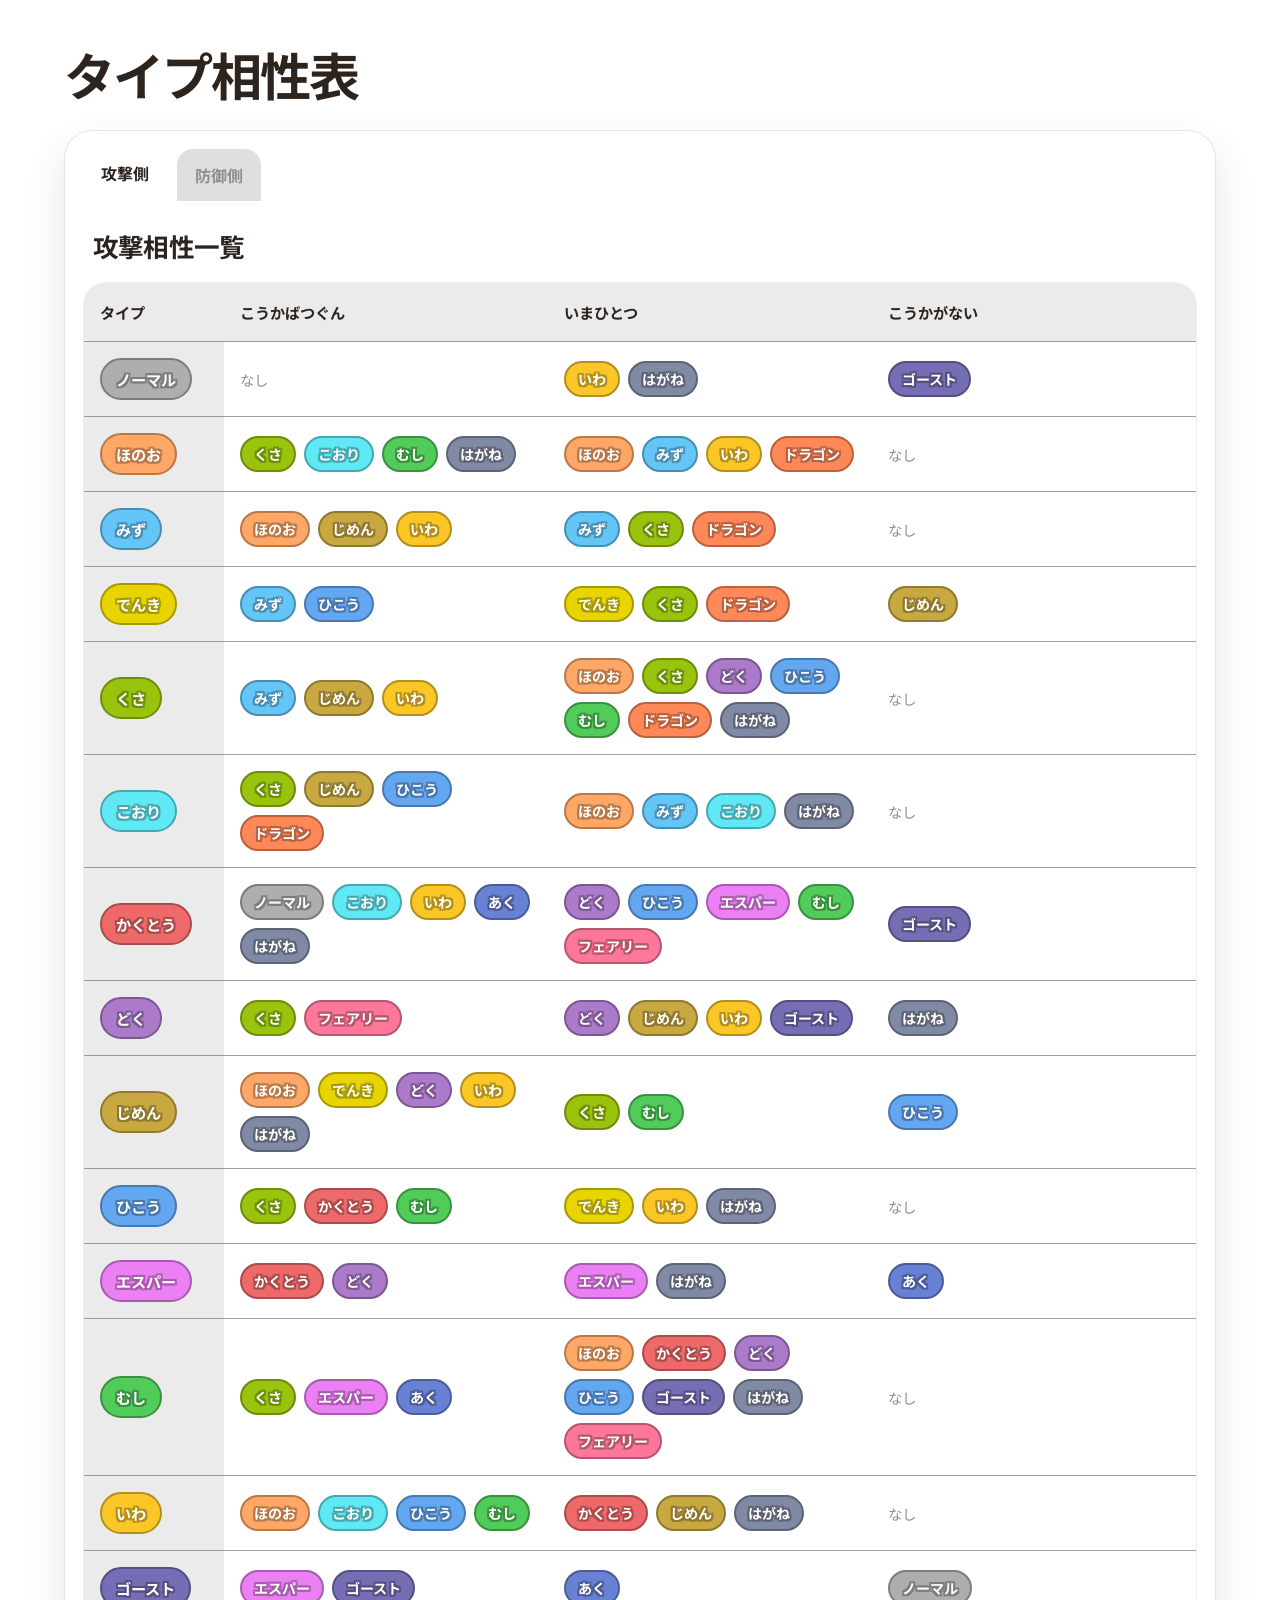
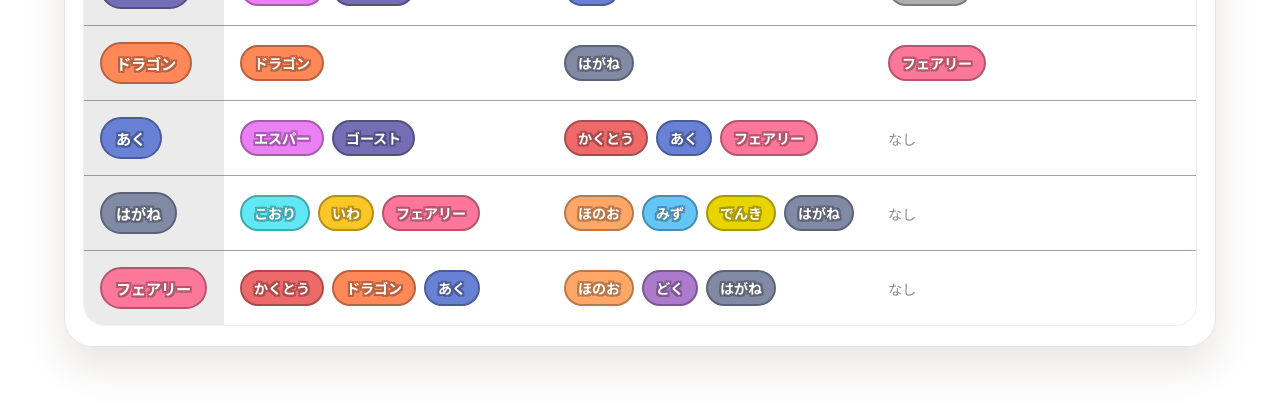
==== docs/index.html @ 03125c5c "Github Pagesに合わせる形でもう一度変更" ====
<!doctype html>
<html lang="ja">
<head>
	<meta charset="utf-8">
	<meta name="viewport" content="width=device-width, initial-scale=1">
	<title>ポケモンタイプ相性表</title>
	<link rel="stylesheet" href="css/styles.css">
</head>
<body>
	<div id="app"></div>
	<script src="js/app.js"></script>
</body>
</html>
---- docs/css/styles.css ----
/* 日本語フォントの読み込み */
@import url('https://fonts.googleapis.com/css2?family=Noto+Sans+JP:wght@400;700&display=swap');

:root {
	--bg-kicker: rgba(255, 255, 255, 0.62);
	--bg-card: rgba(255, 255, 255, 0.92);
	--bg-tab-hover: #9e9e9e;
	--bg-tab-active: #ffffff;
	--bg-tab-deactive: #dfdfdf;
	--bg-table-wrap: rgb(255, 255, 255);
	--bg-table-header: rgb(235, 235, 235);
	--type-column-width: 140px;
	--matchup-column-width: calc((100% - var(--type-column-width)) / 3);

	--card-border: rgba(93, 68, 49, 0.14);
	--text-main: #2d241d;
	--text-sub: #8f8f8f;
	--shadow: 0 20px 40px rgba(70, 46, 28, 0.12);
	--accent: #7d4931;
}

* {
	box-sizing: border-box;
}

body {
	font-family: 'Noto Sans JP', sans-serif;
	margin: 0;
	min-height: 100vh;
	color: var(--text-main);
}

#app {
	min-height: 100vh;
}

.page {
	width: 90%;
	margin: 0 auto;
	padding: 48px 0 56px;
}

.hero {
	margin-bottom: 28px;
}

h1 {
	margin: 0;
	font-size: clamp(2rem, 4vw, 3.5rem);
	line-height: 1.05;
	letter-spacing: -0.04em;
}

.hero p {
	margin: 14px 0 0;
	max-width: 720px;
	color: var(--text-sub);
	font-size: 1rem;
	line-height: 1.8;
}

.shell {
	background: var(--bg-card);
	border: 1px solid var(--card-border);
	border-radius: 28px;
	box-shadow: var(--shadow);
	overflow: hidden;
	backdrop-filter: blur(12px);
}

.tab-bar {
	display: flex;
	gap: 10px;
	padding: 18px 18px 0;
	flex-wrap: wrap;
}

.tab-button {
	appearance: none;
	border: 0;
	border-radius: 16px 16px 0 0;
	padding: 14px 18px;
	background: var(--bg-tab-deactive);
	color: var(--text-sub);
	cursor: pointer;
	font: inherit;
	font-weight: 700;
	transition: background-color 140ms ease, color 140ms ease, transform 140ms ease;
}

.tab-button:hover {
	background: var(--bg-tab-hover);
	color: var(--text-sub);
}

.tab-button[aria-selected="true"] {
	background: var(--bg-tab-active);
	color: var(--text-main);
	transform: translateY(-2px);
}

.panel {
	display: none;
	padding: 10px 18px 20px;
	animation: fade-in 180ms ease;
}

.panel.is-active {
	display: block;
}

.panel-header {
	display: flex;
	justify-content: space-between;
	align-items: flex-end;
	gap: 16px;
	padding: 16px 10px 18px;
	flex-wrap: wrap;
}

.panel-header h2 {
	margin: 0;
	font-size: clamp(1.35rem, 2vw, 1.8rem);
	letter-spacing: -0.03em;
}

.panel-header p {
	margin: 6px 0 0;
	color: var(--text-sub);
}

.helper {
	margin: 0;
	padding: 8px 12px;
	border-radius: 14px;
	background: var(--bg-tab-hover);
	color: var(--text-sub);
	font-size: 0.9rem;
}

.table-wrap {
	border: 1px solid rgba(93, 68, 49, 0.08);
	border-radius: 22px;
	background: var(--bg-table-wrap);
	overflow: auto;
}

table {
	width: 100%;
	min-width: 920px;
	border-collapse: separate;
	border-spacing: 0;
	table-layout: fixed;
}

.column-type-header,
.row-heading {
	width: var(--type-column-width);
	min-width: var(--type-column-width);
}

.column-type-header {
	left: 0;
	z-index: 3;
}

.column-matchup-header,
.column-matchup-cell {
	width: var(--matchup-column-width);
}

thead th {
	position: sticky;
	top: 0;
	z-index: 2;
	padding: 18px 16px;
	border-bottom: 1px solid rgba(93, 68, 49, 0.5);
	background: var(--bg-table-header);
	font-size: 0.95rem;
	text-align: left;
	white-space: nowrap;
}

tbody th,
tbody td {
	padding: 16px;
	border-bottom: 1px solid rgba(93, 68, 49, 0.5);
	vertical-align: top;
	vertical-align: middle;
}

tbody tr:last-child th,
tbody tr:last-child td {
	border-bottom: 0;
}

.row-heading {
	position: sticky;
	left: 0;
	z-index: 1;
	background: var(--bg-table-header);
	white-space: nowrap;
}

.row-heading-content {
	display: grid;
	gap: 6px;
}

.type-badge,
.type-pill {
	display: inline-flex;
	align-items: center;
	justify-content: center;
	border-radius: 999px;
	font-weight: 700;
	white-space: nowrap;
}

.type-badge {
	padding: 8px 14px;
	font-size: 0.95rem;
	width: fit-content;
}

.type-pill {
	padding: 6px 12px;
	font-size: 0.88rem;
}

.tags {
	display: flex;
	flex-wrap: wrap;
	gap: 8px;
}

.empty {
	color: var(--text-sub);
	font-size: 0.9rem;
}

.status {
	padding: 24px 18px 30px;
	color: var(--text-sub);
}

.status.is-loading,
.status.is-error {
	display: grid;
	place-items: center;
	min-height: 100vh;
	padding: 32px;
}

.status-card {
	width: min(560px, 100%);
	padding: 24px 26px;
	border-radius: 24px;
	background: var(--bg-card);
	border: 1px solid var(--card-border);
	box-shadow: var(--shadow);
}

.status-card h2 {
	margin: 0 0 10px;
	font-size: 1.3rem;
}

.status-card p {
	margin: 0;
	color: var(--text-sub);
	line-height: 1.7;
}

@keyframes fade-in {
	from {
		opacity: 0;
		transform: translateY(6px);
	}
	to {
		opacity: 1;
		transform: translateY(0);
	}
}

@media (max-width: 720px) {
	.page {
		width: min(100% - 20px, 1180px);
		padding-top: 24px;
		padding-bottom: 32px;
	}

	.shell {
		border-radius: 22px;
	}

	.tab-bar {
		padding: 12px 12px 0;
	}

	.tab-button {
		flex: 1 1 0;
		text-align: center;
		border-radius: 14px 14px 0 0;
		padding: 12px 10px;
	}

	.panel {
		padding: 6px 12px 14px;
	}

	.panel-header {
		padding: 12px 4px 16px;
	}

	thead th,
	tbody th,
	tbody td {
		padding: 14px 12px;
	}

	.type-pill {
		font-size: 0.82rem;
	}
}
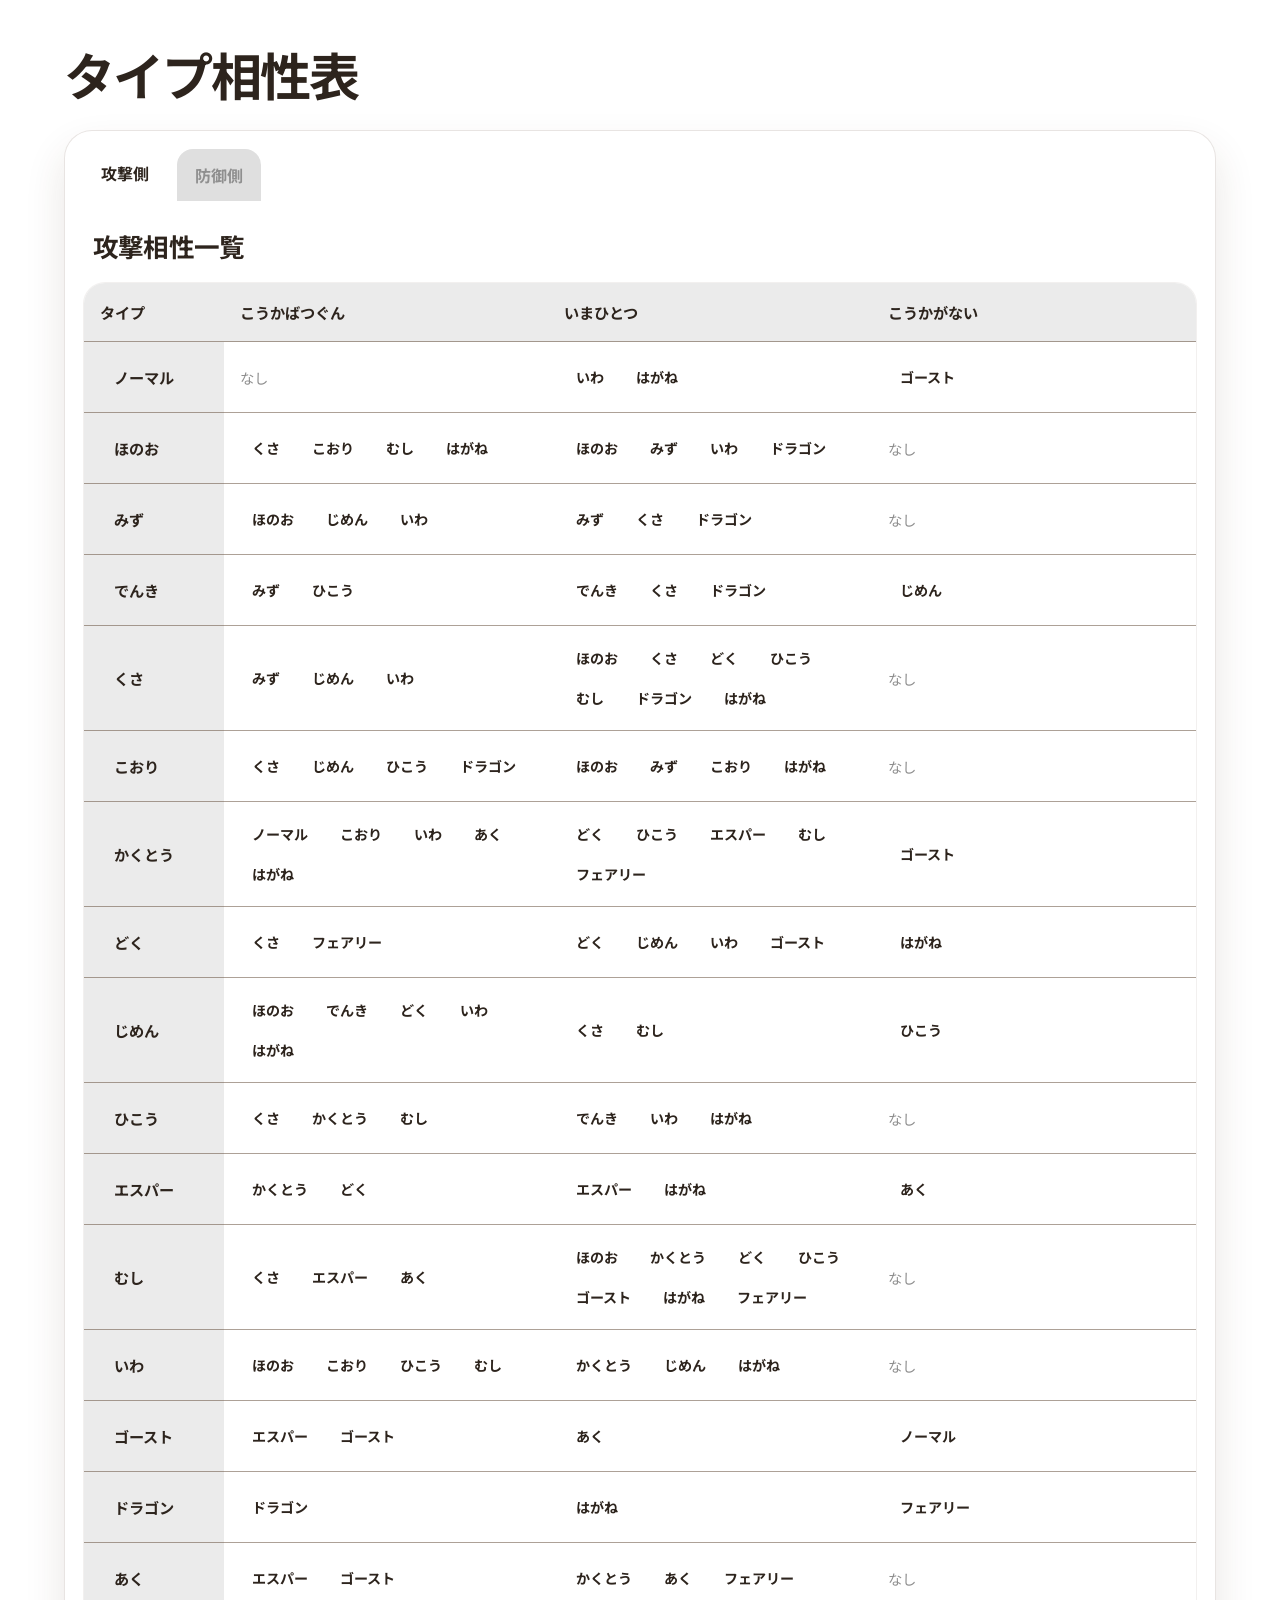
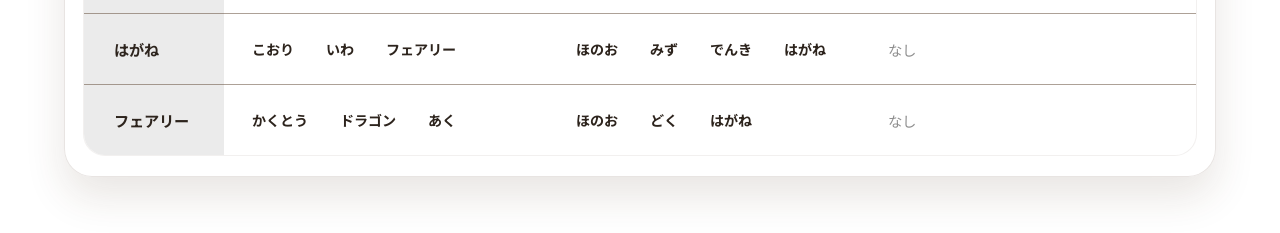
==== commit d0db8135: "index.htmlを自動生成する方法に変更" ====
--- a/docs/index.html
+++ b/docs/index.html
@@ -1,13 +1,997 @@
 <!doctype html>
 <html lang="ja">
-<head>
-	<meta charset="utf-8">
-	<meta name="viewport" content="width=device-width, initial-scale=1">
-	<title>ポケモンタイプ相性表</title>
-	<link rel="stylesheet" href="css/styles.css">
-</head>
-<body>
-	<div id="app"></div>
-	<script src="js/app.js"></script>
-</body>
+	<head>
+		<meta charset="utf-8">
+		<meta name="viewport" content="width=device-width, initial-scale=1">
+		<title>ポケモンタイプ相性表</title>
+		<meta name="generator" content="src/build_index.py">
+		<link rel="stylesheet" href="css/styles.css">
+		<link rel="stylesheet" href="css/types.css">
+	</head>
+	<body>
+		<!-- Generated by src/build_index.py. Do not edit directly. -->
+		<div class="page">
+			<header class="hero">
+				<h1>タイプ相性表</h1>
+			</header>
+			<main class="shell">
+				<div class="tab-bar" role="tablist" aria-label="タイプ相性ビュー">
+					<button
+						class="tab-button"
+						id="tab-attack"
+						type="button"
+						role="tab"
+						aria-selected="true"
+						aria-controls="panel-attack"
+						data-tab="attack"
+						tabindex="0"
+					>攻撃側</button>
+					<button
+						class="tab-button"
+						id="tab-defense"
+						type="button"
+						role="tab"
+						aria-selected="false"
+						aria-controls="panel-defense"
+						data-tab="defense"
+						tabindex="-1"
+					>防御側</button>
+				</div>
+				<section
+					class="panel is-active"
+					id="panel-attack"
+					role="tabpanel"
+					aria-labelledby="tab-attack"
+				>
+					<div class="panel-header">
+						<div>
+							<h2>攻撃相性一覧</h2>
+						</div>
+					</div>
+					<div class="table-wrap">
+						<table>
+							<thead>
+								<tr>
+									<th class="column-type-header" scope="col">タイプ</th>
+									<th class="column-matchup-header" scope="col">こうかばつぐん</th>
+									<th class="column-matchup-header" scope="col">いまひとつ</th>
+									<th class="column-matchup-header" scope="col">こうかがない</th>
+								</tr>
+							</thead>
+							<tbody>
+								<tr>
+									<th class="row-heading" scope="row">
+										<div class="row-heading-content">
+											<span class="type-badge type-normal">ノーマル</span>
+										</div>
+									</th>
+									<td class="column-matchup-cell">
+										<span class="empty">なし</span>
+									</td>
+									<td class="column-matchup-cell">
+										<div class="tags">
+											<span class="type-pill type-rock">いわ</span>
+											<span class="type-pill type-steel">はがね</span>
+										</div>
+									</td>
+									<td class="column-matchup-cell">
+										<div class="tags">
+											<span class="type-pill type-ghost">ゴースト</span>
+										</div>
+									</td>
+								</tr>
+								<tr>
+									<th class="row-heading" scope="row">
+										<div class="row-heading-content">
+											<span class="type-badge type-fire">ほのお</span>
+										</div>
+									</th>
+									<td class="column-matchup-cell">
+										<div class="tags">
+											<span class="type-pill type-grass">くさ</span>
+											<span class="type-pill type-ice">こおり</span>
+											<span class="type-pill type-bug">むし</span>
+											<span class="type-pill type-steel">はがね</span>
+										</div>
+									</td>
+									<td class="column-matchup-cell">
+										<div class="tags">
+											<span class="type-pill type-fire">ほのお</span>
+											<span class="type-pill type-water">みず</span>
+											<span class="type-pill type-rock">いわ</span>
+											<span class="type-pill type-dragon">ドラゴン</span>
+										</div>
+									</td>
+									<td class="column-matchup-cell">
+										<span class="empty">なし</span>
+									</td>
+								</tr>
+								<tr>
+									<th class="row-heading" scope="row">
+										<div class="row-heading-content">
+											<span class="type-badge type-water">みず</span>
+										</div>
+									</th>
+									<td class="column-matchup-cell">
+										<div class="tags">
+											<span class="type-pill type-fire">ほのお</span>
+											<span class="type-pill type-ground">じめん</span>
+											<span class="type-pill type-rock">いわ</span>
+										</div>
+									</td>
+									<td class="column-matchup-cell">
+										<div class="tags">
+											<span class="type-pill type-water">みず</span>
+											<span class="type-pill type-grass">くさ</span>
+											<span class="type-pill type-dragon">ドラゴン</span>
+										</div>
+									</td>
+									<td class="column-matchup-cell">
+										<span class="empty">なし</span>
+									</td>
+								</tr>
+								<tr>
+									<th class="row-heading" scope="row">
+										<div class="row-heading-content">
+											<span class="type-badge type-electric">でんき</span>
+										</div>
+									</th>
+									<td class="column-matchup-cell">
+										<div class="tags">
+											<span class="type-pill type-water">みず</span>
+											<span class="type-pill type-flying">ひこう</span>
+										</div>
+									</td>
+									<td class="column-matchup-cell">
+										<div class="tags">
+											<span class="type-pill type-electric">でんき</span>
+											<span class="type-pill type-grass">くさ</span>
+											<span class="type-pill type-dragon">ドラゴン</span>
+										</div>
+									</td>
+									<td class="column-matchup-cell">
+										<div class="tags">
+											<span class="type-pill type-ground">じめん</span>
+										</div>
+									</td>
+								</tr>
+								<tr>
+									<th class="row-heading" scope="row">
+										<div class="row-heading-content">
+											<span class="type-badge type-grass">くさ</span>
+										</div>
+									</th>
+									<td class="column-matchup-cell">
+										<div class="tags">
+											<span class="type-pill type-water">みず</span>
+											<span class="type-pill type-ground">じめん</span>
+											<span class="type-pill type-rock">いわ</span>
+										</div>
+									</td>
+									<td class="column-matchup-cell">
+										<div class="tags">
+											<span class="type-pill type-fire">ほのお</span>
+											<span class="type-pill type-grass">くさ</span>
+											<span class="type-pill type-poison">どく</span>
+											<span class="type-pill type-flying">ひこう</span>
+											<span class="type-pill type-bug">むし</span>
+											<span class="type-pill type-dragon">ドラゴン</span>
+											<span class="type-pill type-steel">はがね</span>
+										</div>
+									</td>
+									<td class="column-matchup-cell">
+										<span class="empty">なし</span>
+									</td>
+								</tr>
+								<tr>
+									<th class="row-heading" scope="row">
+										<div class="row-heading-content">
+											<span class="type-badge type-ice">こおり</span>
+										</div>
+									</th>
+									<td class="column-matchup-cell">
+										<div class="tags">
+											<span class="type-pill type-grass">くさ</span>
+											<span class="type-pill type-ground">じめん</span>
+											<span class="type-pill type-flying">ひこう</span>
+											<span class="type-pill type-dragon">ドラゴン</span>
+										</div>
+									</td>
+									<td class="column-matchup-cell">
+										<div class="tags">
+											<span class="type-pill type-fire">ほのお</span>
+											<span class="type-pill type-water">みず</span>
+											<span class="type-pill type-ice">こおり</span>
+											<span class="type-pill type-steel">はがね</span>
+										</div>
+									</td>
+									<td class="column-matchup-cell">
+										<span class="empty">なし</span>
+									</td>
+								</tr>
+								<tr>
+									<th class="row-heading" scope="row">
+										<div class="row-heading-content">
+											<span class="type-badge type-fighting">かくとう</span>
+										</div>
+									</th>
+									<td class="column-matchup-cell">
+										<div class="tags">
+											<span class="type-pill type-normal">ノーマル</span>
+											<span class="type-pill type-ice">こおり</span>
+											<span class="type-pill type-rock">いわ</span>
+											<span class="type-pill type-dark">あく</span>
+											<span class="type-pill type-steel">はがね</span>
+										</div>
+									</td>
+									<td class="column-matchup-cell">
+										<div class="tags">
+											<span class="type-pill type-poison">どく</span>
+											<span class="type-pill type-flying">ひこう</span>
+											<span class="type-pill type-psychic">エスパー</span>
+											<span class="type-pill type-bug">むし</span>
+											<span class="type-pill type-fairy">フェアリー</span>
+										</div>
+									</td>
+									<td class="column-matchup-cell">
+										<div class="tags">
+											<span class="type-pill type-ghost">ゴースト</span>
+										</div>
+									</td>
+								</tr>
+								<tr>
+									<th class="row-heading" scope="row">
+										<div class="row-heading-content">
+											<span class="type-badge type-poison">どく</span>
+										</div>
+									</th>
+									<td class="column-matchup-cell">
+										<div class="tags">
+											<span class="type-pill type-grass">くさ</span>
+											<span class="type-pill type-fairy">フェアリー</span>
+										</div>
+									</td>
+									<td class="column-matchup-cell">
+										<div class="tags">
+											<span class="type-pill type-poison">どく</span>
+											<span class="type-pill type-ground">じめん</span>
+											<span class="type-pill type-rock">いわ</span>
+											<span class="type-pill type-ghost">ゴースト</span>
+										</div>
+									</td>
+									<td class="column-matchup-cell">
+										<div class="tags">
+											<span class="type-pill type-steel">はがね</span>
+										</div>
+									</td>
+								</tr>
+								<tr>
+									<th class="row-heading" scope="row">
+										<div class="row-heading-content">
+											<span class="type-badge type-ground">じめん</span>
+										</div>
+									</th>
+									<td class="column-matchup-cell">
+										<div class="tags">
+											<span class="type-pill type-fire">ほのお</span>
+											<span class="type-pill type-electric">でんき</span>
+											<span class="type-pill type-poison">どく</span>
+											<span class="type-pill type-rock">いわ</span>
+											<span class="type-pill type-steel">はがね</span>
+										</div>
+									</td>
+									<td class="column-matchup-cell">
+										<div class="tags">
+											<span class="type-pill type-grass">くさ</span>
+											<span class="type-pill type-bug">むし</span>
+										</div>
+									</td>
+									<td class="column-matchup-cell">
+										<div class="tags">
+											<span class="type-pill type-flying">ひこう</span>
+										</div>
+									</td>
+								</tr>
+								<tr>
+									<th class="row-heading" scope="row">
+										<div class="row-heading-content">
+											<span class="type-badge type-flying">ひこう</span>
+										</div>
+									</th>
+									<td class="column-matchup-cell">
+										<div class="tags">
+											<span class="type-pill type-grass">くさ</span>
+											<span class="type-pill type-fighting">かくとう</span>
+											<span class="type-pill type-bug">むし</span>
+										</div>
+									</td>
+									<td class="column-matchup-cell">
+										<div class="tags">
+											<span class="type-pill type-electric">でんき</span>
+											<span class="type-pill type-rock">いわ</span>
+											<span class="type-pill type-steel">はがね</span>
+										</div>
+									</td>
+									<td class="column-matchup-cell">
+										<span class="empty">なし</span>
+									</td>
+								</tr>
+								<tr>
+									<th class="row-heading" scope="row">
+										<div class="row-heading-content">
+											<span class="type-badge type-psychic">エスパー</span>
+										</div>
+									</th>
+									<td class="column-matchup-cell">
+										<div class="tags">
+											<span class="type-pill type-fighting">かくとう</span>
+											<span class="type-pill type-poison">どく</span>
+										</div>
+									</td>
+									<td class="column-matchup-cell">
+										<div class="tags">
+											<span class="type-pill type-psychic">エスパー</span>
+											<span class="type-pill type-steel">はがね</span>
+										</div>
+									</td>
+									<td class="column-matchup-cell">
+										<div class="tags">
+											<span class="type-pill type-dark">あく</span>
+										</div>
+									</td>
+								</tr>
+								<tr>
+									<th class="row-heading" scope="row">
+										<div class="row-heading-content">
+											<span class="type-badge type-bug">むし</span>
+										</div>
+									</th>
+									<td class="column-matchup-cell">
+										<div class="tags">
+											<span class="type-pill type-grass">くさ</span>
+											<span class="type-pill type-psychic">エスパー</span>
+											<span class="type-pill type-dark">あく</span>
+										</div>
+									</td>
+									<td class="column-matchup-cell">
+										<div class="tags">
+											<span class="type-pill type-fire">ほのお</span>
+											<span class="type-pill type-fighting">かくとう</span>
+											<span class="type-pill type-poison">どく</span>
+											<span class="type-pill type-flying">ひこう</span>
+											<span class="type-pill type-ghost">ゴースト</span>
+											<span class="type-pill type-steel">はがね</span>
+											<span class="type-pill type-fairy">フェアリー</span>
+										</div>
+									</td>
+									<td class="column-matchup-cell">
+										<span class="empty">なし</span>
+									</td>
+								</tr>
+								<tr>
+									<th class="row-heading" scope="row">
+										<div class="row-heading-content">
+											<span class="type-badge type-rock">いわ</span>
+										</div>
+									</th>
+									<td class="column-matchup-cell">
+										<div class="tags">
+											<span class="type-pill type-fire">ほのお</span>
+											<span class="type-pill type-ice">こおり</span>
+											<span class="type-pill type-flying">ひこう</span>
+											<span class="type-pill type-bug">むし</span>
+										</div>
+									</td>
+									<td class="column-matchup-cell">
+										<div class="tags">
+											<span class="type-pill type-fighting">かくとう</span>
+											<span class="type-pill type-ground">じめん</span>
+											<span class="type-pill type-steel">はがね</span>
+										</div>
+									</td>
+									<td class="column-matchup-cell">
+										<span class="empty">なし</span>
+									</td>
+								</tr>
+								<tr>
+									<th class="row-heading" scope="row">
+										<div class="row-heading-content">
+											<span class="type-badge type-ghost">ゴースト</span>
+										</div>
+									</th>
+									<td class="column-matchup-cell">
+										<div class="tags">
+											<span class="type-pill type-psychic">エスパー</span>
+											<span class="type-pill type-ghost">ゴースト</span>
+										</div>
+									</td>
+									<td class="column-matchup-cell">
+										<div class="tags">
+											<span class="type-pill type-dark">あく</span>
+										</div>
+									</td>
+									<td class="column-matchup-cell">
+										<div class="tags">
+											<span class="type-pill type-normal">ノーマル</span>
+										</div>
+									</td>
+								</tr>
+								<tr>
+									<th class="row-heading" scope="row">
+										<div class="row-heading-content">
+											<span class="type-badge type-dragon">ドラゴン</span>
+										</div>
+									</th>
+									<td class="column-matchup-cell">
+										<div class="tags">
+											<span class="type-pill type-dragon">ドラゴン</span>
+										</div>
+									</td>
+									<td class="column-matchup-cell">
+										<div class="tags">
+											<span class="type-pill type-steel">はがね</span>
+										</div>
+									</td>
+									<td class="column-matchup-cell">
+										<div class="tags">
+											<span class="type-pill type-fairy">フェアリー</span>
+										</div>
+									</td>
+								</tr>
+								<tr>
+									<th class="row-heading" scope="row">
+										<div class="row-heading-content">
+											<span class="type-badge type-dark">あく</span>
+										</div>
+									</th>
+									<td class="column-matchup-cell">
+										<div class="tags">
+											<span class="type-pill type-psychic">エスパー</span>
+											<span class="type-pill type-ghost">ゴースト</span>
+										</div>
+									</td>
+									<td class="column-matchup-cell">
+										<div class="tags">
+											<span class="type-pill type-fighting">かくとう</span>
+											<span class="type-pill type-dark">あく</span>
+											<span class="type-pill type-fairy">フェアリー</span>
+										</div>
+									</td>
+									<td class="column-matchup-cell">
+										<span class="empty">なし</span>
+									</td>
+								</tr>
+								<tr>
+									<th class="row-heading" scope="row">
+										<div class="row-heading-content">
+											<span class="type-badge type-steel">はがね</span>
+										</div>
+									</th>
+									<td class="column-matchup-cell">
+										<div class="tags">
+											<span class="type-pill type-ice">こおり</span>
+											<span class="type-pill type-rock">いわ</span>
+											<span class="type-pill type-fairy">フェアリー</span>
+										</div>
+									</td>
+									<td class="column-matchup-cell">
+										<div class="tags">
+											<span class="type-pill type-fire">ほのお</span>
+											<span class="type-pill type-water">みず</span>
+											<span class="type-pill type-electric">でんき</span>
+											<span class="type-pill type-steel">はがね</span>
+										</div>
+									</td>
+									<td class="column-matchup-cell">
+										<span class="empty">なし</span>
+									</td>
+								</tr>
+								<tr>
+									<th class="row-heading" scope="row">
+										<div class="row-heading-content">
+											<span class="type-badge type-fairy">フェアリー</span>
+										</div>
+									</th>
+									<td class="column-matchup-cell">
+										<div class="tags">
+											<span class="type-pill type-fighting">かくとう</span>
+											<span class="type-pill type-dragon">ドラゴン</span>
+											<span class="type-pill type-dark">あく</span>
+										</div>
+									</td>
+									<td class="column-matchup-cell">
+										<div class="tags">
+											<span class="type-pill type-fire">ほのお</span>
+											<span class="type-pill type-poison">どく</span>
+											<span class="type-pill type-steel">はがね</span>
+										</div>
+									</td>
+									<td class="column-matchup-cell">
+										<span class="empty">なし</span>
+									</td>
+								</tr>
+							</tbody>
+						</table>
+					</div>
+				</section>
+				<section
+					class="panel"
+					id="panel-defense"
+					role="tabpanel"
+					aria-labelledby="tab-defense"
+				>
+					<div class="panel-header">
+						<div>
+							<h2>防御相性一覧</h2>
+						</div>
+					</div>
+					<div class="table-wrap">
+						<table>
+							<thead>
+								<tr>
+									<th class="column-type-header" scope="col">タイプ</th>
+									<th class="column-matchup-header" scope="col">こうかばつぐん</th>
+									<th class="column-matchup-header" scope="col">いまひとつ</th>
+									<th class="column-matchup-header" scope="col">こうかがない</th>
+								</tr>
+							</thead>
+							<tbody>
+								<tr>
+									<th class="row-heading" scope="row">
+										<div class="row-heading-content">
+											<span class="type-badge type-normal">ノーマル</span>
+										</div>
+									</th>
+									<td class="column-matchup-cell">
+										<div class="tags">
+											<span class="type-pill type-fighting">かくとう</span>
+										</div>
+									</td>
+									<td class="column-matchup-cell">
+										<span class="empty">なし</span>
+									</td>
+									<td class="column-matchup-cell">
+										<div class="tags">
+											<span class="type-pill type-ghost">ゴースト</span>
+										</div>
+									</td>
+								</tr>
+								<tr>
+									<th class="row-heading" scope="row">
+										<div class="row-heading-content">
+											<span class="type-badge type-fire">ほのお</span>
+										</div>
+									</th>
+									<td class="column-matchup-cell">
+										<div class="tags">
+											<span class="type-pill type-water">みず</span>
+											<span class="type-pill type-ground">じめん</span>
+											<span class="type-pill type-rock">いわ</span>
+										</div>
+									</td>
+									<td class="column-matchup-cell">
+										<div class="tags">
+											<span class="type-pill type-fire">ほのお</span>
+											<span class="type-pill type-grass">くさ</span>
+											<span class="type-pill type-ice">こおり</span>
+											<span class="type-pill type-bug">むし</span>
+											<span class="type-pill type-steel">はがね</span>
+											<span class="type-pill type-fairy">フェアリー</span>
+										</div>
+									</td>
+									<td class="column-matchup-cell">
+										<span class="empty">なし</span>
+									</td>
+								</tr>
+								<tr>
+									<th class="row-heading" scope="row">
+										<div class="row-heading-content">
+											<span class="type-badge type-water">みず</span>
+										</div>
+									</th>
+									<td class="column-matchup-cell">
+										<div class="tags">
+											<span class="type-pill type-electric">でんき</span>
+											<span class="type-pill type-grass">くさ</span>
+										</div>
+									</td>
+									<td class="column-matchup-cell">
+										<div class="tags">
+											<span class="type-pill type-fire">ほのお</span>
+											<span class="type-pill type-water">みず</span>
+											<span class="type-pill type-ice">こおり</span>
+											<span class="type-pill type-steel">はがね</span>
+										</div>
+									</td>
+									<td class="column-matchup-cell">
+										<span class="empty">なし</span>
+									</td>
+								</tr>
+								<tr>
+									<th class="row-heading" scope="row">
+										<div class="row-heading-content">
+											<span class="type-badge type-electric">でんき</span>
+										</div>
+									</th>
+									<td class="column-matchup-cell">
+										<div class="tags">
+											<span class="type-pill type-ground">じめん</span>
+										</div>
+									</td>
+									<td class="column-matchup-cell">
+										<div class="tags">
+											<span class="type-pill type-electric">でんき</span>
+											<span class="type-pill type-flying">ひこう</span>
+											<span class="type-pill type-steel">はがね</span>
+										</div>
+									</td>
+									<td class="column-matchup-cell">
+										<span class="empty">なし</span>
+									</td>
+								</tr>
+								<tr>
+									<th class="row-heading" scope="row">
+										<div class="row-heading-content">
+											<span class="type-badge type-grass">くさ</span>
+										</div>
+									</th>
+									<td class="column-matchup-cell">
+										<div class="tags">
+											<span class="type-pill type-fire">ほのお</span>
+											<span class="type-pill type-ice">こおり</span>
+											<span class="type-pill type-poison">どく</span>
+											<span class="type-pill type-flying">ひこう</span>
+											<span class="type-pill type-bug">むし</span>
+										</div>
+									</td>
+									<td class="column-matchup-cell">
+										<div class="tags">
+											<span class="type-pill type-water">みず</span>
+											<span class="type-pill type-electric">でんき</span>
+											<span class="type-pill type-grass">くさ</span>
+											<span class="type-pill type-ground">じめん</span>
+										</div>
+									</td>
+									<td class="column-matchup-cell">
+										<span class="empty">なし</span>
+									</td>
+								</tr>
+								<tr>
+									<th class="row-heading" scope="row">
+										<div class="row-heading-content">
+											<span class="type-badge type-ice">こおり</span>
+										</div>
+									</th>
+									<td class="column-matchup-cell">
+										<div class="tags">
+											<span class="type-pill type-fire">ほのお</span>
+											<span class="type-pill type-fighting">かくとう</span>
+											<span class="type-pill type-rock">いわ</span>
+											<span class="type-pill type-steel">はがね</span>
+										</div>
+									</td>
+									<td class="column-matchup-cell">
+										<div class="tags">
+											<span class="type-pill type-ice">こおり</span>
+										</div>
+									</td>
+									<td class="column-matchup-cell">
+										<span class="empty">なし</span>
+									</td>
+								</tr>
+								<tr>
+									<th class="row-heading" scope="row">
+										<div class="row-heading-content">
+											<span class="type-badge type-fighting">かくとう</span>
+										</div>
+									</th>
+									<td class="column-matchup-cell">
+										<div class="tags">
+											<span class="type-pill type-flying">ひこう</span>
+											<span class="type-pill type-psychic">エスパー</span>
+											<span class="type-pill type-fairy">フェアリー</span>
+										</div>
+									</td>
+									<td class="column-matchup-cell">
+										<div class="tags">
+											<span class="type-pill type-bug">むし</span>
+											<span class="type-pill type-rock">いわ</span>
+											<span class="type-pill type-dark">あく</span>
+										</div>
+									</td>
+									<td class="column-matchup-cell">
+										<span class="empty">なし</span>
+									</td>
+								</tr>
+								<tr>
+									<th class="row-heading" scope="row">
+										<div class="row-heading-content">
+											<span class="type-badge type-poison">どく</span>
+										</div>
+									</th>
+									<td class="column-matchup-cell">
+										<div class="tags">
+											<span class="type-pill type-ground">じめん</span>
+											<span class="type-pill type-psychic">エスパー</span>
+										</div>
+									</td>
+									<td class="column-matchup-cell">
+										<div class="tags">
+											<span class="type-pill type-grass">くさ</span>
+											<span class="type-pill type-fighting">かくとう</span>
+											<span class="type-pill type-poison">どく</span>
+											<span class="type-pill type-bug">むし</span>
+											<span class="type-pill type-fairy">フェアリー</span>
+										</div>
+									</td>
+									<td class="column-matchup-cell">
+										<span class="empty">なし</span>
+									</td>
+								</tr>
+								<tr>
+									<th class="row-heading" scope="row">
+										<div class="row-heading-content">
+											<span class="type-badge type-ground">じめん</span>
+										</div>
+									</th>
+									<td class="column-matchup-cell">
+										<div class="tags">
+											<span class="type-pill type-water">みず</span>
+											<span class="type-pill type-grass">くさ</span>
+											<span class="type-pill type-ice">こおり</span>
+										</div>
+									</td>
+									<td class="column-matchup-cell">
+										<div class="tags">
+											<span class="type-pill type-poison">どく</span>
+											<span class="type-pill type-rock">いわ</span>
+										</div>
+									</td>
+									<td class="column-matchup-cell">
+										<div class="tags">
+											<span class="type-pill type-electric">でんき</span>
+										</div>
+									</td>
+								</tr>
+								<tr>
+									<th class="row-heading" scope="row">
+										<div class="row-heading-content">
+											<span class="type-badge type-flying">ひこう</span>
+										</div>
+									</th>
+									<td class="column-matchup-cell">
+										<div class="tags">
+											<span class="type-pill type-electric">でんき</span>
+											<span class="type-pill type-ice">こおり</span>
+											<span class="type-pill type-rock">いわ</span>
+										</div>
+									</td>
+									<td class="column-matchup-cell">
+										<div class="tags">
+											<span class="type-pill type-grass">くさ</span>
+											<span class="type-pill type-fighting">かくとう</span>
+											<span class="type-pill type-bug">むし</span>
+										</div>
+									</td>
+									<td class="column-matchup-cell">
+										<div class="tags">
+											<span class="type-pill type-ground">じめん</span>
+										</div>
+									</td>
+								</tr>
+								<tr>
+									<th class="row-heading" scope="row">
+										<div class="row-heading-content">
+											<span class="type-badge type-psychic">エスパー</span>
+										</div>
+									</th>
+									<td class="column-matchup-cell">
+										<div class="tags">
+											<span class="type-pill type-bug">むし</span>
+											<span class="type-pill type-ghost">ゴースト</span>
+											<span class="type-pill type-dark">あく</span>
+										</div>
+									</td>
+									<td class="column-matchup-cell">
+										<div class="tags">
+											<span class="type-pill type-fighting">かくとう</span>
+											<span class="type-pill type-psychic">エスパー</span>
+										</div>
+									</td>
+									<td class="column-matchup-cell">
+										<span class="empty">なし</span>
+									</td>
+								</tr>
+								<tr>
+									<th class="row-heading" scope="row">
+										<div class="row-heading-content">
+											<span class="type-badge type-bug">むし</span>
+										</div>
+									</th>
+									<td class="column-matchup-cell">
+										<div class="tags">
+											<span class="type-pill type-fire">ほのお</span>
+											<span class="type-pill type-flying">ひこう</span>
+											<span class="type-pill type-rock">いわ</span>
+										</div>
+									</td>
+									<td class="column-matchup-cell">
+										<div class="tags">
+											<span class="type-pill type-grass">くさ</span>
+											<span class="type-pill type-fighting">かくとう</span>
+											<span class="type-pill type-ground">じめん</span>
+										</div>
+									</td>
+									<td class="column-matchup-cell">
+										<span class="empty">なし</span>
+									</td>
+								</tr>
+								<tr>
+									<th class="row-heading" scope="row">
+										<div class="row-heading-content">
+											<span class="type-badge type-rock">いわ</span>
+										</div>
+									</th>
+									<td class="column-matchup-cell">
+										<div class="tags">
+											<span class="type-pill type-water">みず</span>
+											<span class="type-pill type-grass">くさ</span>
+											<span class="type-pill type-fighting">かくとう</span>
+											<span class="type-pill type-ground">じめん</span>
+											<span class="type-pill type-steel">はがね</span>
+										</div>
+									</td>
+									<td class="column-matchup-cell">
+										<div class="tags">
+											<span class="type-pill type-normal">ノーマル</span>
+											<span class="type-pill type-fire">ほのお</span>
+											<span class="type-pill type-poison">どく</span>
+											<span class="type-pill type-flying">ひこう</span>
+										</div>
+									</td>
+									<td class="column-matchup-cell">
+										<span class="empty">なし</span>
+									</td>
+								</tr>
+								<tr>
+									<th class="row-heading" scope="row">
+										<div class="row-heading-content">
+											<span class="type-badge type-ghost">ゴースト</span>
+										</div>
+									</th>
+									<td class="column-matchup-cell">
+										<div class="tags">
+											<span class="type-pill type-ghost">ゴースト</span>
+											<span class="type-pill type-dark">あく</span>
+										</div>
+									</td>
+									<td class="column-matchup-cell">
+										<div class="tags">
+											<span class="type-pill type-poison">どく</span>
+											<span class="type-pill type-bug">むし</span>
+										</div>
+									</td>
+									<td class="column-matchup-cell">
+										<div class="tags">
+											<span class="type-pill type-normal">ノーマル</span>
+											<span class="type-pill type-fighting">かくとう</span>
+										</div>
+									</td>
+								</tr>
+								<tr>
+									<th class="row-heading" scope="row">
+										<div class="row-heading-content">
+											<span class="type-badge type-dragon">ドラゴン</span>
+										</div>
+									</th>
+									<td class="column-matchup-cell">
+										<div class="tags">
+											<span class="type-pill type-ice">こおり</span>
+											<span class="type-pill type-dragon">ドラゴン</span>
+											<span class="type-pill type-fairy">フェアリー</span>
+										</div>
+									</td>
+									<td class="column-matchup-cell">
+										<div class="tags">
+											<span class="type-pill type-fire">ほのお</span>
+											<span class="type-pill type-water">みず</span>
+											<span class="type-pill type-electric">でんき</span>
+											<span class="type-pill type-grass">くさ</span>
+										</div>
+									</td>
+									<td class="column-matchup-cell">
+										<span class="empty">なし</span>
+									</td>
+								</tr>
+								<tr>
+									<th class="row-heading" scope="row">
+										<div class="row-heading-content">
+											<span class="type-badge type-dark">あく</span>
+										</div>
+									</th>
+									<td class="column-matchup-cell">
+										<div class="tags">
+											<span class="type-pill type-fighting">かくとう</span>
+											<span class="type-pill type-bug">むし</span>
+											<span class="type-pill type-fairy">フェアリー</span>
+										</div>
+									</td>
+									<td class="column-matchup-cell">
+										<div class="tags">
+											<span class="type-pill type-ghost">ゴースト</span>
+											<span class="type-pill type-dark">あく</span>
+										</div>
+									</td>
+									<td class="column-matchup-cell">
+										<div class="tags">
+											<span class="type-pill type-psychic">エスパー</span>
+										</div>
+									</td>
+								</tr>
+								<tr>
+									<th class="row-heading" scope="row">
+										<div class="row-heading-content">
+											<span class="type-badge type-steel">はがね</span>
+										</div>
+									</th>
+									<td class="column-matchup-cell">
+										<div class="tags">
+											<span class="type-pill type-fire">ほのお</span>
+											<span class="type-pill type-fighting">かくとう</span>
+											<span class="type-pill type-ground">じめん</span>
+										</div>
+									</td>
+									<td class="column-matchup-cell">
+										<div class="tags">
+											<span class="type-pill type-normal">ノーマル</span>
+											<span class="type-pill type-grass">くさ</span>
+											<span class="type-pill type-ice">こおり</span>
+											<span class="type-pill type-flying">ひこう</span>
+											<span class="type-pill type-psychic">エスパー</span>
+											<span class="type-pill type-bug">むし</span>
+											<span class="type-pill type-rock">いわ</span>
+											<span class="type-pill type-dragon">ドラゴン</span>
+											<span class="type-pill type-steel">はがね</span>
+											<span class="type-pill type-fairy">フェアリー</span>
+										</div>
+									</td>
+									<td class="column-matchup-cell">
+										<div class="tags">
+											<span class="type-pill type-poison">どく</span>
+										</div>
+									</td>
+								</tr>
+								<tr>
+									<th class="row-heading" scope="row">
+										<div class="row-heading-content">
+											<span class="type-badge type-fairy">フェアリー</span>
+										</div>
+									</th>
+									<td class="column-matchup-cell">
+										<div class="tags">
+											<span class="type-pill type-poison">どく</span>
+											<span class="type-pill type-steel">はがね</span>
+										</div>
+									</td>
+									<td class="column-matchup-cell">
+										<div class="tags">
+											<span class="type-pill type-fighting">かくとう</span>
+											<span class="type-pill type-bug">むし</span>
+											<span class="type-pill type-dark">あく</span>
+										</div>
+									</td>
+									<td class="column-matchup-cell">
+										<div class="tags">
+											<span class="type-pill type-dragon">ドラゴン</span>
+										</div>
+									</td>
+								</tr>
+							</tbody>
+						</table>
+					</div>
+				</section>
+			</main>
+		</div>
+		<script src="js/app.js"></script>
+	</body>
 </html>
--- a/docs/css/types.css
+++ b/docs/css/types.css
@@ -0,0 +1,113 @@
+.type-normal {
+	--type-bg: #AEAEAE;
+	--type-fg: #FFFDFA;
+	--type-outline: #7D7D7D;
+}
+
+.type-fire {
+	--type-bg: #FFA766;
+	--type-fg: #FFFDFA;
+	--type-outline: #B87849;
+}
+
+.type-water {
+	--type-bg: #64C5F7;
+	--type-fg: #FFFDFA;
+	--type-outline: #488EB2;
+}
+
+.type-electric {
+	--type-bg: #E7D400;
+	--type-fg: #FFFDFA;
+	--type-outline: #A69900;
+}
+
+.type-grass {
+	--type-bg: #9AC30E;
+	--type-fg: #FFFDFA;
+	--type-outline: #6F8C0A;
+}
+
+.type-ice {
+	--type-bg: #60E9F5;
+	--type-fg: #FFFDFA;
+	--type-outline: #45A8B0;
+}
+
+.type-fighting {
+	--type-bg: #EE6969;
+	--type-fg: #FFFDFA;
+	--type-outline: #AB4C4C;
+}
+
+.type-poison {
+	--type-bg: #AB7ACA;
+	--type-fg: #FFFDFA;
+	--type-outline: #7B5891;
+}
+
+.type-ground {
+	--type-bg: #C8A841;
+	--type-fg: #FFFDFA;
+	--type-outline: #90792F;
+}
+
+.type-flying {
+	--type-bg: #64A7F1;
+	--type-fg: #FFFDFA;
+	--type-outline: #4878AE;
+}
+
+.type-psychic {
+	--type-bg: #EB7FF4;
+	--type-fg: #FFFDFA;
+	--type-outline: #A95BB0;
+}
+
+.type-bug {
+	--type-bg: #51CB5A;
+	--type-fg: #FFFDFA;
+	--type-outline: #3A9241;
+}
+
+.type-rock {
+	--type-bg: #FAC727;
+	--type-fg: #FFFDFA;
+	--type-outline: #B48F1C;
+}
+
+.type-ghost {
+	--type-bg: #756EB4;
+	--type-fg: #FFFDFA;
+	--type-outline: #544F82;
+}
+
+.type-dragon {
+	--type-bg: #FF8859;
+	--type-fg: #FFFDFA;
+	--type-outline: #B86240;
+}
+
+.type-dark {
+	--type-bg: #6881D4;
+	--type-fg: #FFFDFA;
+	--type-outline: #4B5D99;
+}
+
+.type-steel {
+	--type-bg: #818AA4;
+	--type-fg: #FFFDFA;
+	--type-outline: #5D6376;
+}
+
+.type-fairy {
+	--type-bg: #FC7799;
+	--type-fg: #FFFDFA;
+	--type-outline: #B5566E;
+}
+
+.type-unknown {
+	--type-bg: #DDD4C8;
+	--type-fg: #221912;
+	--type-outline: rgba(34, 25, 18, 0.18);
+}
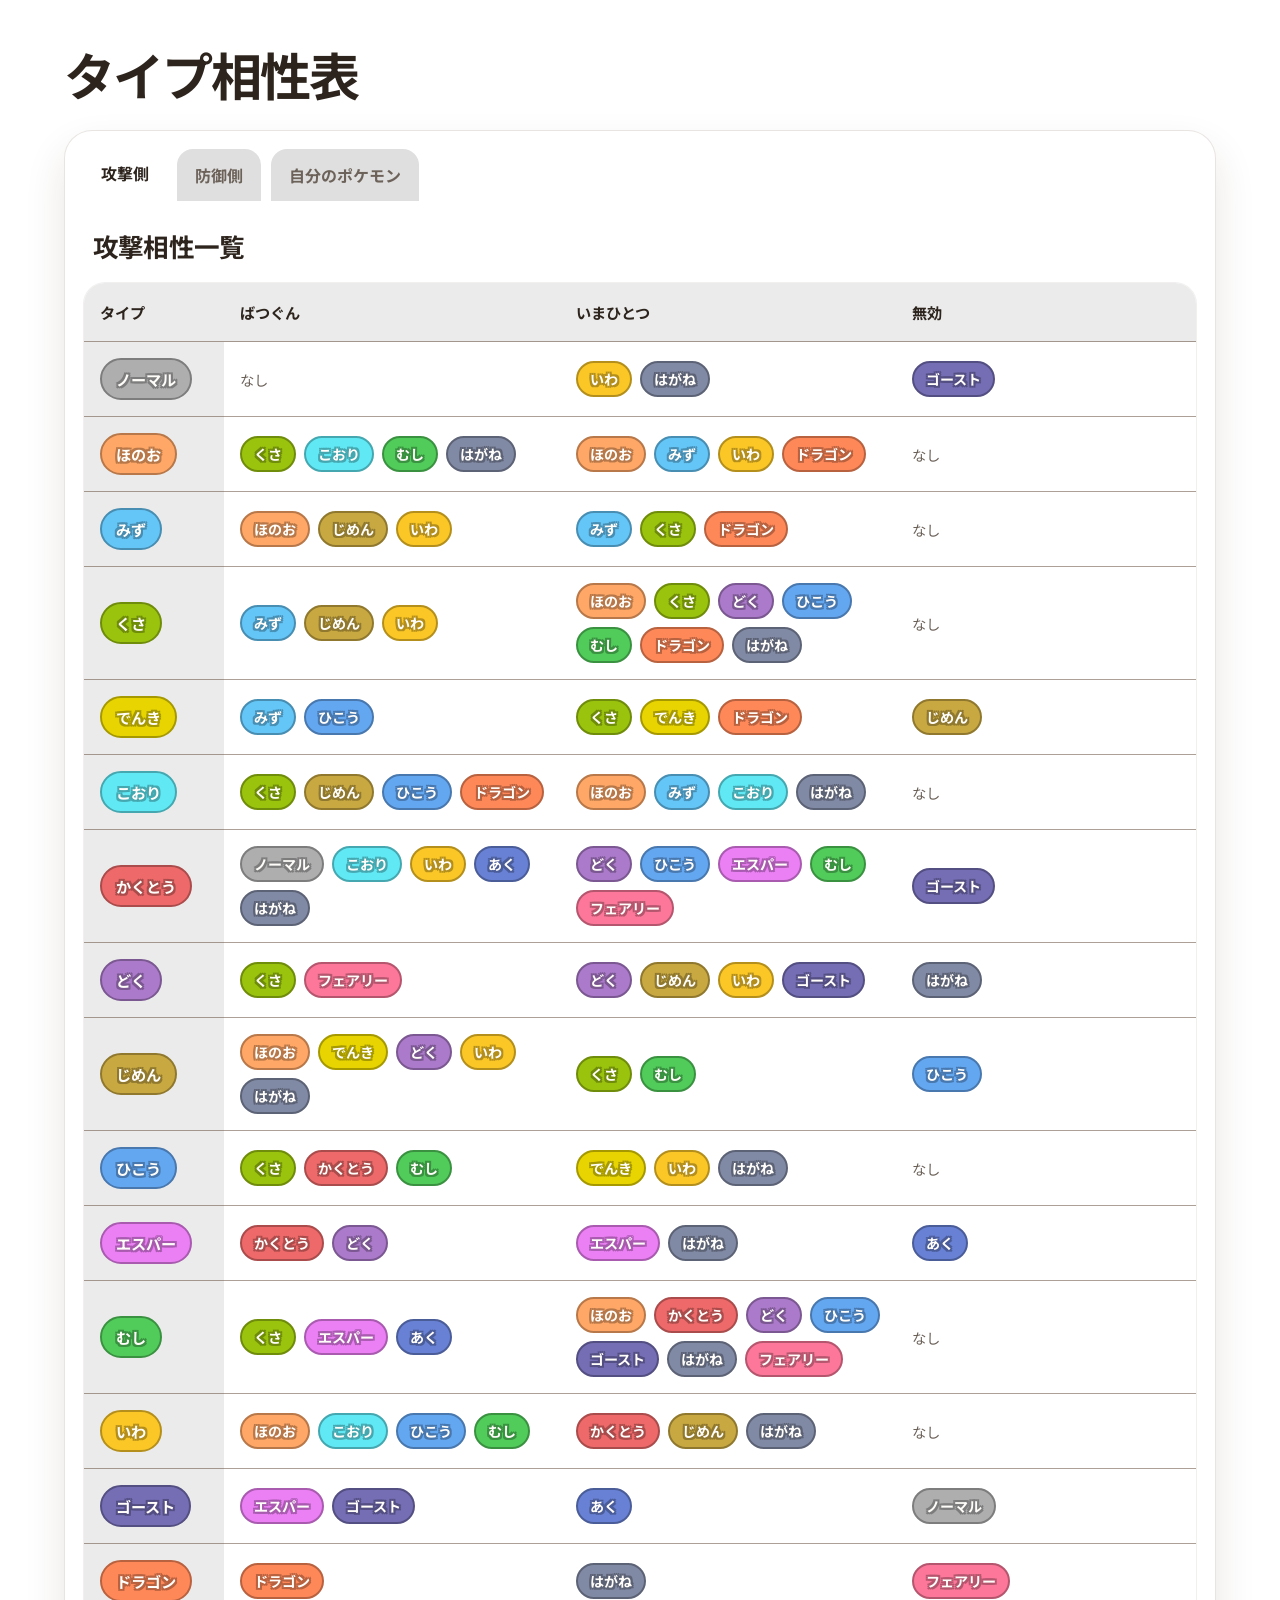
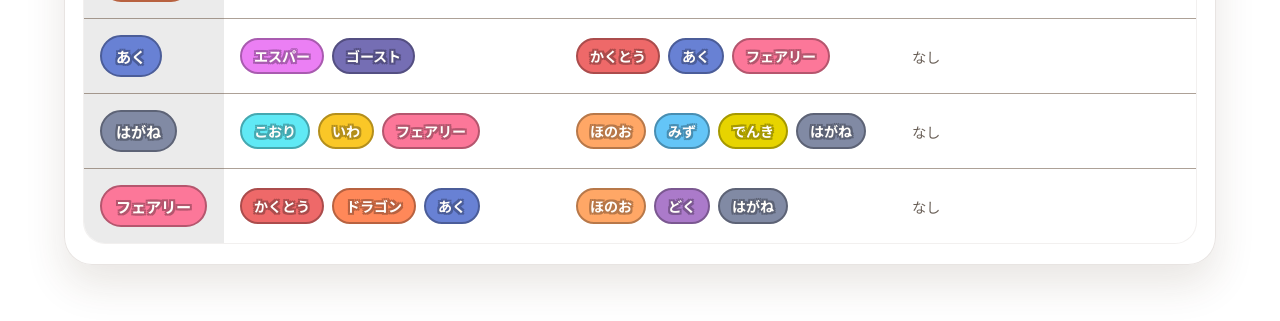
==== commit 14907ffa: "ローカライズも考えて、動的生成に戻す" ====
--- a/docs/index.html
+++ b/docs/index.html
@@ -1,997 +1,16 @@
 <!doctype html>
 <html lang="ja">
-	<head>
-		<meta charset="utf-8">
-		<meta name="viewport" content="width=device-width, initial-scale=1">
-		<title>ポケモンタイプ相性表</title>
-		<meta name="generator" content="src/build_index.py">
-		<link rel="stylesheet" href="css/styles.css">
-		<link rel="stylesheet" href="css/types.css">
-	</head>
-	<body>
-		<!-- Generated by src/build_index.py. Do not edit directly. -->
-		<div class="page">
-			<header class="hero">
-				<h1>タイプ相性表</h1>
-			</header>
-			<main class="shell">
-				<div class="tab-bar" role="tablist" aria-label="タイプ相性ビュー">
-					<button
-						class="tab-button"
-						id="tab-attack"
-						type="button"
-						role="tab"
-						aria-selected="true"
-						aria-controls="panel-attack"
-						data-tab="attack"
-						tabindex="0"
-					>攻撃側</button>
-					<button
-						class="tab-button"
-						id="tab-defense"
-						type="button"
-						role="tab"
-						aria-selected="false"
-						aria-controls="panel-defense"
-						data-tab="defense"
-						tabindex="-1"
-					>防御側</button>
-				</div>
-				<section
-					class="panel is-active"
-					id="panel-attack"
-					role="tabpanel"
-					aria-labelledby="tab-attack"
-				>
-					<div class="panel-header">
-						<div>
-							<h2>攻撃相性一覧</h2>
-						</div>
-					</div>
-					<div class="table-wrap">
-						<table>
-							<thead>
-								<tr>
-									<th class="column-type-header" scope="col">タイプ</th>
-									<th class="column-matchup-header" scope="col">こうかばつぐん</th>
-									<th class="column-matchup-header" scope="col">いまひとつ</th>
-									<th class="column-matchup-header" scope="col">こうかがない</th>
-								</tr>
-							</thead>
-							<tbody>
-								<tr>
-									<th class="row-heading" scope="row">
-										<div class="row-heading-content">
-											<span class="type-badge type-normal">ノーマル</span>
-										</div>
-									</th>
-									<td class="column-matchup-cell">
-										<span class="empty">なし</span>
-									</td>
-									<td class="column-matchup-cell">
-										<div class="tags">
-											<span class="type-pill type-rock">いわ</span>
-											<span class="type-pill type-steel">はがね</span>
-										</div>
-									</td>
-									<td class="column-matchup-cell">
-										<div class="tags">
-											<span class="type-pill type-ghost">ゴースト</span>
-										</div>
-									</td>
-								</tr>
-								<tr>
-									<th class="row-heading" scope="row">
-										<div class="row-heading-content">
-											<span class="type-badge type-fire">ほのお</span>
-										</div>
-									</th>
-									<td class="column-matchup-cell">
-										<div class="tags">
-											<span class="type-pill type-grass">くさ</span>
-											<span class="type-pill type-ice">こおり</span>
-											<span class="type-pill type-bug">むし</span>
-											<span class="type-pill type-steel">はがね</span>
-										</div>
-									</td>
-									<td class="column-matchup-cell">
-										<div class="tags">
-											<span class="type-pill type-fire">ほのお</span>
-											<span class="type-pill type-water">みず</span>
-											<span class="type-pill type-rock">いわ</span>
-											<span class="type-pill type-dragon">ドラゴン</span>
-										</div>
-									</td>
-									<td class="column-matchup-cell">
-										<span class="empty">なし</span>
-									</td>
-								</tr>
-								<tr>
-									<th class="row-heading" scope="row">
-										<div class="row-heading-content">
-											<span class="type-badge type-water">みず</span>
-										</div>
-									</th>
-									<td class="column-matchup-cell">
-										<div class="tags">
-											<span class="type-pill type-fire">ほのお</span>
-											<span class="type-pill type-ground">じめん</span>
-											<span class="type-pill type-rock">いわ</span>
-										</div>
-									</td>
-									<td class="column-matchup-cell">
-										<div class="tags">
-											<span class="type-pill type-water">みず</span>
-											<span class="type-pill type-grass">くさ</span>
-											<span class="type-pill type-dragon">ドラゴン</span>
-										</div>
-									</td>
-									<td class="column-matchup-cell">
-										<span class="empty">なし</span>
-									</td>
-								</tr>
-								<tr>
-									<th class="row-heading" scope="row">
-										<div class="row-heading-content">
-											<span class="type-badge type-electric">でんき</span>
-										</div>
-									</th>
-									<td class="column-matchup-cell">
-										<div class="tags">
-											<span class="type-pill type-water">みず</span>
-											<span class="type-pill type-flying">ひこう</span>
-										</div>
-									</td>
-									<td class="column-matchup-cell">
-										<div class="tags">
-											<span class="type-pill type-electric">でんき</span>
-											<span class="type-pill type-grass">くさ</span>
-											<span class="type-pill type-dragon">ドラゴン</span>
-										</div>
-									</td>
-									<td class="column-matchup-cell">
-										<div class="tags">
-											<span class="type-pill type-ground">じめん</span>
-										</div>
-									</td>
-								</tr>
-								<tr>
-									<th class="row-heading" scope="row">
-										<div class="row-heading-content">
-											<span class="type-badge type-grass">くさ</span>
-										</div>
-									</th>
-									<td class="column-matchup-cell">
-										<div class="tags">
-											<span class="type-pill type-water">みず</span>
-											<span class="type-pill type-ground">じめん</span>
-											<span class="type-pill type-rock">いわ</span>
-										</div>
-									</td>
-									<td class="column-matchup-cell">
-										<div class="tags">
-											<span class="type-pill type-fire">ほのお</span>
-											<span class="type-pill type-grass">くさ</span>
-											<span class="type-pill type-poison">どく</span>
-											<span class="type-pill type-flying">ひこう</span>
-											<span class="type-pill type-bug">むし</span>
-											<span class="type-pill type-dragon">ドラゴン</span>
-											<span class="type-pill type-steel">はがね</span>
-										</div>
-									</td>
-									<td class="column-matchup-cell">
-										<span class="empty">なし</span>
-									</td>
-								</tr>
-								<tr>
-									<th class="row-heading" scope="row">
-										<div class="row-heading-content">
-											<span class="type-badge type-ice">こおり</span>
-										</div>
-									</th>
-									<td class="column-matchup-cell">
-										<div class="tags">
-											<span class="type-pill type-grass">くさ</span>
-											<span class="type-pill type-ground">じめん</span>
-											<span class="type-pill type-flying">ひこう</span>
-											<span class="type-pill type-dragon">ドラゴン</span>
-										</div>
-									</td>
-									<td class="column-matchup-cell">
-										<div class="tags">
-											<span class="type-pill type-fire">ほのお</span>
-											<span class="type-pill type-water">みず</span>
-											<span class="type-pill type-ice">こおり</span>
-											<span class="type-pill type-steel">はがね</span>
-										</div>
-									</td>
-									<td class="column-matchup-cell">
-										<span class="empty">なし</span>
-									</td>
-								</tr>
-								<tr>
-									<th class="row-heading" scope="row">
-										<div class="row-heading-content">
-											<span class="type-badge type-fighting">かくとう</span>
-										</div>
-									</th>
-									<td class="column-matchup-cell">
-										<div class="tags">
-											<span class="type-pill type-normal">ノーマル</span>
-											<span class="type-pill type-ice">こおり</span>
-											<span class="type-pill type-rock">いわ</span>
-											<span class="type-pill type-dark">あく</span>
-											<span class="type-pill type-steel">はがね</span>
-										</div>
-									</td>
-									<td class="column-matchup-cell">
-										<div class="tags">
-											<span class="type-pill type-poison">どく</span>
-											<span class="type-pill type-flying">ひこう</span>
-											<span class="type-pill type-psychic">エスパー</span>
-											<span class="type-pill type-bug">むし</span>
-											<span class="type-pill type-fairy">フェアリー</span>
-										</div>
-									</td>
-									<td class="column-matchup-cell">
-										<div class="tags">
-											<span class="type-pill type-ghost">ゴースト</span>
-										</div>
-									</td>
-								</tr>
-								<tr>
-									<th class="row-heading" scope="row">
-										<div class="row-heading-content">
-											<span class="type-badge type-poison">どく</span>
-										</div>
-									</th>
-									<td class="column-matchup-cell">
-										<div class="tags">
-											<span class="type-pill type-grass">くさ</span>
-											<span class="type-pill type-fairy">フェアリー</span>
-										</div>
-									</td>
-									<td class="column-matchup-cell">
-										<div class="tags">
-											<span class="type-pill type-poison">どく</span>
-											<span class="type-pill type-ground">じめん</span>
-											<span class="type-pill type-rock">いわ</span>
-											<span class="type-pill type-ghost">ゴースト</span>
-										</div>
-									</td>
-									<td class="column-matchup-cell">
-										<div class="tags">
-											<span class="type-pill type-steel">はがね</span>
-										</div>
-									</td>
-								</tr>
-								<tr>
-									<th class="row-heading" scope="row">
-										<div class="row-heading-content">
-											<span class="type-badge type-ground">じめん</span>
-										</div>
-									</th>
-									<td class="column-matchup-cell">
-										<div class="tags">
-											<span class="type-pill type-fire">ほのお</span>
-											<span class="type-pill type-electric">でんき</span>
-											<span class="type-pill type-poison">どく</span>
-											<span class="type-pill type-rock">いわ</span>
-											<span class="type-pill type-steel">はがね</span>
-										</div>
-									</td>
-									<td class="column-matchup-cell">
-										<div class="tags">
-											<span class="type-pill type-grass">くさ</span>
-											<span class="type-pill type-bug">むし</span>
-										</div>
-									</td>
-									<td class="column-matchup-cell">
-										<div class="tags">
-											<span class="type-pill type-flying">ひこう</span>
-										</div>
-									</td>
-								</tr>
-								<tr>
-									<th class="row-heading" scope="row">
-										<div class="row-heading-content">
-											<span class="type-badge type-flying">ひこう</span>
-										</div>
-									</th>
-									<td class="column-matchup-cell">
-										<div class="tags">
-											<span class="type-pill type-grass">くさ</span>
-											<span class="type-pill type-fighting">かくとう</span>
-											<span class="type-pill type-bug">むし</span>
-										</div>
-									</td>
-									<td class="column-matchup-cell">
-										<div class="tags">
-											<span class="type-pill type-electric">でんき</span>
-											<span class="type-pill type-rock">いわ</span>
-											<span class="type-pill type-steel">はがね</span>
-										</div>
-									</td>
-									<td class="column-matchup-cell">
-										<span class="empty">なし</span>
-									</td>
-								</tr>
-								<tr>
-									<th class="row-heading" scope="row">
-										<div class="row-heading-content">
-											<span class="type-badge type-psychic">エスパー</span>
-										</div>
-									</th>
-									<td class="column-matchup-cell">
-										<div class="tags">
-											<span class="type-pill type-fighting">かくとう</span>
-											<span class="type-pill type-poison">どく</span>
-										</div>
-									</td>
-									<td class="column-matchup-cell">
-										<div class="tags">
-											<span class="type-pill type-psychic">エスパー</span>
-											<span class="type-pill type-steel">はがね</span>
-										</div>
-									</td>
-									<td class="column-matchup-cell">
-										<div class="tags">
-											<span class="type-pill type-dark">あく</span>
-										</div>
-									</td>
-								</tr>
-								<tr>
-									<th class="row-heading" scope="row">
-										<div class="row-heading-content">
-											<span class="type-badge type-bug">むし</span>
-										</div>
-									</th>
-									<td class="column-matchup-cell">
-										<div class="tags">
-											<span class="type-pill type-grass">くさ</span>
-											<span class="type-pill type-psychic">エスパー</span>
-											<span class="type-pill type-dark">あく</span>
-										</div>
-									</td>
-									<td class="column-matchup-cell">
-										<div class="tags">
-											<span class="type-pill type-fire">ほのお</span>
-											<span class="type-pill type-fighting">かくとう</span>
-											<span class="type-pill type-poison">どく</span>
-											<span class="type-pill type-flying">ひこう</span>
-											<span class="type-pill type-ghost">ゴースト</span>
-											<span class="type-pill type-steel">はがね</span>
-											<span class="type-pill type-fairy">フェアリー</span>
-										</div>
-									</td>
-									<td class="column-matchup-cell">
-										<span class="empty">なし</span>
-									</td>
-								</tr>
-								<tr>
-									<th class="row-heading" scope="row">
-										<div class="row-heading-content">
-											<span class="type-badge type-rock">いわ</span>
-										</div>
-									</th>
-									<td class="column-matchup-cell">
-										<div class="tags">
-											<span class="type-pill type-fire">ほのお</span>
-											<span class="type-pill type-ice">こおり</span>
-											<span class="type-pill type-flying">ひこう</span>
-											<span class="type-pill type-bug">むし</span>
-										</div>
-									</td>
-									<td class="column-matchup-cell">
-										<div class="tags">
-											<span class="type-pill type-fighting">かくとう</span>
-											<span class="type-pill type-ground">じめん</span>
-											<span class="type-pill type-steel">はがね</span>
-										</div>
-									</td>
-									<td class="column-matchup-cell">
-										<span class="empty">なし</span>
-									</td>
-								</tr>
-								<tr>
-									<th class="row-heading" scope="row">
-										<div class="row-heading-content">
-											<span class="type-badge type-ghost">ゴースト</span>
-										</div>
-									</th>
-									<td class="column-matchup-cell">
-										<div class="tags">
-											<span class="type-pill type-psychic">エスパー</span>
-											<span class="type-pill type-ghost">ゴースト</span>
-										</div>
-									</td>
-									<td class="column-matchup-cell">
-										<div class="tags">
-											<span class="type-pill type-dark">あく</span>
-										</div>
-									</td>
-									<td class="column-matchup-cell">
-										<div class="tags">
-											<span class="type-pill type-normal">ノーマル</span>
-										</div>
-									</td>
-								</tr>
-								<tr>
-									<th class="row-heading" scope="row">
-										<div class="row-heading-content">
-											<span class="type-badge type-dragon">ドラゴン</span>
-										</div>
-									</th>
-									<td class="column-matchup-cell">
-										<div class="tags">
-											<span class="type-pill type-dragon">ドラゴン</span>
-										</div>
-									</td>
-									<td class="column-matchup-cell">
-										<div class="tags">
-											<span class="type-pill type-steel">はがね</span>
-										</div>
-									</td>
-									<td class="column-matchup-cell">
-										<div class="tags">
-											<span class="type-pill type-fairy">フェアリー</span>
-										</div>
-									</td>
-								</tr>
-								<tr>
-									<th class="row-heading" scope="row">
-										<div class="row-heading-content">
-											<span class="type-badge type-dark">あく</span>
-										</div>
-									</th>
-									<td class="column-matchup-cell">
-										<div class="tags">
-											<span class="type-pill type-psychic">エスパー</span>
-											<span class="type-pill type-ghost">ゴースト</span>
-										</div>
-									</td>
-									<td class="column-matchup-cell">
-										<div class="tags">
-											<span class="type-pill type-fighting">かくとう</span>
-											<span class="type-pill type-dark">あく</span>
-											<span class="type-pill type-fairy">フェアリー</span>
-										</div>
-									</td>
-									<td class="column-matchup-cell">
-										<span class="empty">なし</span>
-									</td>
-								</tr>
-								<tr>
-									<th class="row-heading" scope="row">
-										<div class="row-heading-content">
-											<span class="type-badge type-steel">はがね</span>
-										</div>
-									</th>
-									<td class="column-matchup-cell">
-										<div class="tags">
-											<span class="type-pill type-ice">こおり</span>
-											<span class="type-pill type-rock">いわ</span>
-											<span class="type-pill type-fairy">フェアリー</span>
-										</div>
-									</td>
-									<td class="column-matchup-cell">
-										<div class="tags">
-											<span class="type-pill type-fire">ほのお</span>
-											<span class="type-pill type-water">みず</span>
-											<span class="type-pill type-electric">でんき</span>
-											<span class="type-pill type-steel">はがね</span>
-										</div>
-									</td>
-									<td class="column-matchup-cell">
-										<span class="empty">なし</span>
-									</td>
-								</tr>
-								<tr>
-									<th class="row-heading" scope="row">
-										<div class="row-heading-content">
-											<span class="type-badge type-fairy">フェアリー</span>
-										</div>
-									</th>
-									<td class="column-matchup-cell">
-										<div class="tags">
-											<span class="type-pill type-fighting">かくとう</span>
-											<span class="type-pill type-dragon">ドラゴン</span>
-											<span class="type-pill type-dark">あく</span>
-										</div>
-									</td>
-									<td class="column-matchup-cell">
-										<div class="tags">
-											<span class="type-pill type-fire">ほのお</span>
-											<span class="type-pill type-poison">どく</span>
-											<span class="type-pill type-steel">はがね</span>
-										</div>
-									</td>
-									<td class="column-matchup-cell">
-										<span class="empty">なし</span>
-									</td>
-								</tr>
-							</tbody>
-						</table>
-					</div>
-				</section>
-				<section
-					class="panel"
-					id="panel-defense"
-					role="tabpanel"
-					aria-labelledby="tab-defense"
-				>
-					<div class="panel-header">
-						<div>
-							<h2>防御相性一覧</h2>
-						</div>
-					</div>
-					<div class="table-wrap">
-						<table>
-							<thead>
-								<tr>
-									<th class="column-type-header" scope="col">タイプ</th>
-									<th class="column-matchup-header" scope="col">こうかばつぐん</th>
-									<th class="column-matchup-header" scope="col">いまひとつ</th>
-									<th class="column-matchup-header" scope="col">こうかがない</th>
-								</tr>
-							</thead>
-							<tbody>
-								<tr>
-									<th class="row-heading" scope="row">
-										<div class="row-heading-content">
-											<span class="type-badge type-normal">ノーマル</span>
-										</div>
-									</th>
-									<td class="column-matchup-cell">
-										<div class="tags">
-											<span class="type-pill type-fighting">かくとう</span>
-										</div>
-									</td>
-									<td class="column-matchup-cell">
-										<span class="empty">なし</span>
-									</td>
-									<td class="column-matchup-cell">
-										<div class="tags">
-											<span class="type-pill type-ghost">ゴースト</span>
-										</div>
-									</td>
-								</tr>
-								<tr>
-									<th class="row-heading" scope="row">
-										<div class="row-heading-content">
-											<span class="type-badge type-fire">ほのお</span>
-										</div>
-									</th>
-									<td class="column-matchup-cell">
-										<div class="tags">
-											<span class="type-pill type-water">みず</span>
-											<span class="type-pill type-ground">じめん</span>
-											<span class="type-pill type-rock">いわ</span>
-										</div>
-									</td>
-									<td class="column-matchup-cell">
-										<div class="tags">
-											<span class="type-pill type-fire">ほのお</span>
-											<span class="type-pill type-grass">くさ</span>
-											<span class="type-pill type-ice">こおり</span>
-											<span class="type-pill type-bug">むし</span>
-											<span class="type-pill type-steel">はがね</span>
-											<span class="type-pill type-fairy">フェアリー</span>
-										</div>
-									</td>
-									<td class="column-matchup-cell">
-										<span class="empty">なし</span>
-									</td>
-								</tr>
-								<tr>
-									<th class="row-heading" scope="row">
-										<div class="row-heading-content">
-											<span class="type-badge type-water">みず</span>
-										</div>
-									</th>
-									<td class="column-matchup-cell">
-										<div class="tags">
-											<span class="type-pill type-electric">でんき</span>
-											<span class="type-pill type-grass">くさ</span>
-										</div>
-									</td>
-									<td class="column-matchup-cell">
-										<div class="tags">
-											<span class="type-pill type-fire">ほのお</span>
-											<span class="type-pill type-water">みず</span>
-											<span class="type-pill type-ice">こおり</span>
-											<span class="type-pill type-steel">はがね</span>
-										</div>
-									</td>
-									<td class="column-matchup-cell">
-										<span class="empty">なし</span>
-									</td>
-								</tr>
-								<tr>
-									<th class="row-heading" scope="row">
-										<div class="row-heading-content">
-											<span class="type-badge type-electric">でんき</span>
-										</div>
-									</th>
-									<td class="column-matchup-cell">
-										<div class="tags">
-											<span class="type-pill type-ground">じめん</span>
-										</div>
-									</td>
-									<td class="column-matchup-cell">
-										<div class="tags">
-											<span class="type-pill type-electric">でんき</span>
-											<span class="type-pill type-flying">ひこう</span>
-											<span class="type-pill type-steel">はがね</span>
-										</div>
-									</td>
-									<td class="column-matchup-cell">
-										<span class="empty">なし</span>
-									</td>
-								</tr>
-								<tr>
-									<th class="row-heading" scope="row">
-										<div class="row-heading-content">
-											<span class="type-badge type-grass">くさ</span>
-										</div>
-									</th>
-									<td class="column-matchup-cell">
-										<div class="tags">
-											<span class="type-pill type-fire">ほのお</span>
-											<span class="type-pill type-ice">こおり</span>
-											<span class="type-pill type-poison">どく</span>
-											<span class="type-pill type-flying">ひこう</span>
-											<span class="type-pill type-bug">むし</span>
-										</div>
-									</td>
-									<td class="column-matchup-cell">
-										<div class="tags">
-											<span class="type-pill type-water">みず</span>
-											<span class="type-pill type-electric">でんき</span>
-											<span class="type-pill type-grass">くさ</span>
-											<span class="type-pill type-ground">じめん</span>
-										</div>
-									</td>
-									<td class="column-matchup-cell">
-										<span class="empty">なし</span>
-									</td>
-								</tr>
-								<tr>
-									<th class="row-heading" scope="row">
-										<div class="row-heading-content">
-											<span class="type-badge type-ice">こおり</span>
-										</div>
-									</th>
-									<td class="column-matchup-cell">
-										<div class="tags">
-											<span class="type-pill type-fire">ほのお</span>
-											<span class="type-pill type-fighting">かくとう</span>
-											<span class="type-pill type-rock">いわ</span>
-											<span class="type-pill type-steel">はがね</span>
-										</div>
-									</td>
-									<td class="column-matchup-cell">
-										<div class="tags">
-											<span class="type-pill type-ice">こおり</span>
-										</div>
-									</td>
-									<td class="column-matchup-cell">
-										<span class="empty">なし</span>
-									</td>
-								</tr>
-								<tr>
-									<th class="row-heading" scope="row">
-										<div class="row-heading-content">
-											<span class="type-badge type-fighting">かくとう</span>
-										</div>
-									</th>
-									<td class="column-matchup-cell">
-										<div class="tags">
-											<span class="type-pill type-flying">ひこう</span>
-											<span class="type-pill type-psychic">エスパー</span>
-											<span class="type-pill type-fairy">フェアリー</span>
-										</div>
-									</td>
-									<td class="column-matchup-cell">
-										<div class="tags">
-											<span class="type-pill type-bug">むし</span>
-											<span class="type-pill type-rock">いわ</span>
-											<span class="type-pill type-dark">あく</span>
-										</div>
-									</td>
-									<td class="column-matchup-cell">
-										<span class="empty">なし</span>
-									</td>
-								</tr>
-								<tr>
-									<th class="row-heading" scope="row">
-										<div class="row-heading-content">
-											<span class="type-badge type-poison">どく</span>
-										</div>
-									</th>
-									<td class="column-matchup-cell">
-										<div class="tags">
-											<span class="type-pill type-ground">じめん</span>
-											<span class="type-pill type-psychic">エスパー</span>
-										</div>
-									</td>
-									<td class="column-matchup-cell">
-										<div class="tags">
-											<span class="type-pill type-grass">くさ</span>
-											<span class="type-pill type-fighting">かくとう</span>
-											<span class="type-pill type-poison">どく</span>
-											<span class="type-pill type-bug">むし</span>
-											<span class="type-pill type-fairy">フェアリー</span>
-										</div>
-									</td>
-									<td class="column-matchup-cell">
-										<span class="empty">なし</span>
-									</td>
-								</tr>
-								<tr>
-									<th class="row-heading" scope="row">
-										<div class="row-heading-content">
-											<span class="type-badge type-ground">じめん</span>
-										</div>
-									</th>
-									<td class="column-matchup-cell">
-										<div class="tags">
-											<span class="type-pill type-water">みず</span>
-											<span class="type-pill type-grass">くさ</span>
-											<span class="type-pill type-ice">こおり</span>
-										</div>
-									</td>
-									<td class="column-matchup-cell">
-										<div class="tags">
-											<span class="type-pill type-poison">どく</span>
-											<span class="type-pill type-rock">いわ</span>
-										</div>
-									</td>
-									<td class="column-matchup-cell">
-										<div class="tags">
-											<span class="type-pill type-electric">でんき</span>
-										</div>
-									</td>
-								</tr>
-								<tr>
-									<th class="row-heading" scope="row">
-										<div class="row-heading-content">
-											<span class="type-badge type-flying">ひこう</span>
-										</div>
-									</th>
-									<td class="column-matchup-cell">
-										<div class="tags">
-											<span class="type-pill type-electric">でんき</span>
-											<span class="type-pill type-ice">こおり</span>
-											<span class="type-pill type-rock">いわ</span>
-										</div>
-									</td>
-									<td class="column-matchup-cell">
-										<div class="tags">
-											<span class="type-pill type-grass">くさ</span>
-											<span class="type-pill type-fighting">かくとう</span>
-											<span class="type-pill type-bug">むし</span>
-										</div>
-									</td>
-									<td class="column-matchup-cell">
-										<div class="tags">
-											<span class="type-pill type-ground">じめん</span>
-										</div>
-									</td>
-								</tr>
-								<tr>
-									<th class="row-heading" scope="row">
-										<div class="row-heading-content">
-											<span class="type-badge type-psychic">エスパー</span>
-										</div>
-									</th>
-									<td class="column-matchup-cell">
-										<div class="tags">
-											<span class="type-pill type-bug">むし</span>
-											<span class="type-pill type-ghost">ゴースト</span>
-											<span class="type-pill type-dark">あく</span>
-										</div>
-									</td>
-									<td class="column-matchup-cell">
-										<div class="tags">
-											<span class="type-pill type-fighting">かくとう</span>
-											<span class="type-pill type-psychic">エスパー</span>
-										</div>
-									</td>
-									<td class="column-matchup-cell">
-										<span class="empty">なし</span>
-									</td>
-								</tr>
-								<tr>
-									<th class="row-heading" scope="row">
-										<div class="row-heading-content">
-											<span class="type-badge type-bug">むし</span>
-										</div>
-									</th>
-									<td class="column-matchup-cell">
-										<div class="tags">
-											<span class="type-pill type-fire">ほのお</span>
-											<span class="type-pill type-flying">ひこう</span>
-											<span class="type-pill type-rock">いわ</span>
-										</div>
-									</td>
-									<td class="column-matchup-cell">
-										<div class="tags">
-											<span class="type-pill type-grass">くさ</span>
-											<span class="type-pill type-fighting">かくとう</span>
-											<span class="type-pill type-ground">じめん</span>
-										</div>
-									</td>
-									<td class="column-matchup-cell">
-										<span class="empty">なし</span>
-									</td>
-								</tr>
-								<tr>
-									<th class="row-heading" scope="row">
-										<div class="row-heading-content">
-											<span class="type-badge type-rock">いわ</span>
-										</div>
-									</th>
-									<td class="column-matchup-cell">
-										<div class="tags">
-											<span class="type-pill type-water">みず</span>
-											<span class="type-pill type-grass">くさ</span>
-											<span class="type-pill type-fighting">かくとう</span>
-											<span class="type-pill type-ground">じめん</span>
-											<span class="type-pill type-steel">はがね</span>
-										</div>
-									</td>
-									<td class="column-matchup-cell">
-										<div class="tags">
-											<span class="type-pill type-normal">ノーマル</span>
-											<span class="type-pill type-fire">ほのお</span>
-											<span class="type-pill type-poison">どく</span>
-											<span class="type-pill type-flying">ひこう</span>
-										</div>
-									</td>
-									<td class="column-matchup-cell">
-										<span class="empty">なし</span>
-									</td>
-								</tr>
-								<tr>
-									<th class="row-heading" scope="row">
-										<div class="row-heading-content">
-											<span class="type-badge type-ghost">ゴースト</span>
-										</div>
-									</th>
-									<td class="column-matchup-cell">
-										<div class="tags">
-											<span class="type-pill type-ghost">ゴースト</span>
-											<span class="type-pill type-dark">あく</span>
-										</div>
-									</td>
-									<td class="column-matchup-cell">
-										<div class="tags">
-											<span class="type-pill type-poison">どく</span>
-											<span class="type-pill type-bug">むし</span>
-										</div>
-									</td>
-									<td class="column-matchup-cell">
-										<div class="tags">
-											<span class="type-pill type-normal">ノーマル</span>
-											<span class="type-pill type-fighting">かくとう</span>
-										</div>
-									</td>
-								</tr>
-								<tr>
-									<th class="row-heading" scope="row">
-										<div class="row-heading-content">
-											<span class="type-badge type-dragon">ドラゴン</span>
-										</div>
-									</th>
-									<td class="column-matchup-cell">
-										<div class="tags">
-											<span class="type-pill type-ice">こおり</span>
-											<span class="type-pill type-dragon">ドラゴン</span>
-											<span class="type-pill type-fairy">フェアリー</span>
-										</div>
-									</td>
-									<td class="column-matchup-cell">
-										<div class="tags">
-											<span class="type-pill type-fire">ほのお</span>
-											<span class="type-pill type-water">みず</span>
-											<span class="type-pill type-electric">でんき</span>
-											<span class="type-pill type-grass">くさ</span>
-										</div>
-									</td>
-									<td class="column-matchup-cell">
-										<span class="empty">なし</span>
-									</td>
-								</tr>
-								<tr>
-									<th class="row-heading" scope="row">
-										<div class="row-heading-content">
-											<span class="type-badge type-dark">あく</span>
-										</div>
-									</th>
-									<td class="column-matchup-cell">
-										<div class="tags">
-											<span class="type-pill type-fighting">かくとう</span>
-											<span class="type-pill type-bug">むし</span>
-											<span class="type-pill type-fairy">フェアリー</span>
-										</div>
-									</td>
-									<td class="column-matchup-cell">
-										<div class="tags">
-											<span class="type-pill type-ghost">ゴースト</span>
-											<span class="type-pill type-dark">あく</span>
-										</div>
-									</td>
-									<td class="column-matchup-cell">
-										<div class="tags">
-											<span class="type-pill type-psychic">エスパー</span>
-										</div>
-									</td>
-								</tr>
-								<tr>
-									<th class="row-heading" scope="row">
-										<div class="row-heading-content">
-											<span class="type-badge type-steel">はがね</span>
-										</div>
-									</th>
-									<td class="column-matchup-cell">
-										<div class="tags">
-											<span class="type-pill type-fire">ほのお</span>
-											<span class="type-pill type-fighting">かくとう</span>
-											<span class="type-pill type-ground">じめん</span>
-										</div>
-									</td>
-									<td class="column-matchup-cell">
-										<div class="tags">
-											<span class="type-pill type-normal">ノーマル</span>
-											<span class="type-pill type-grass">くさ</span>
-											<span class="type-pill type-ice">こおり</span>
-											<span class="type-pill type-flying">ひこう</span>
-											<span class="type-pill type-psychic">エスパー</span>
-											<span class="type-pill type-bug">むし</span>
-											<span class="type-pill type-rock">いわ</span>
-											<span class="type-pill type-dragon">ドラゴン</span>
-											<span class="type-pill type-steel">はがね</span>
-											<span class="type-pill type-fairy">フェアリー</span>
-										</div>
-									</td>
-									<td class="column-matchup-cell">
-										<div class="tags">
-											<span class="type-pill type-poison">どく</span>
-										</div>
-									</td>
-								</tr>
-								<tr>
-									<th class="row-heading" scope="row">
-										<div class="row-heading-content">
-											<span class="type-badge type-fairy">フェアリー</span>
-										</div>
-									</th>
-									<td class="column-matchup-cell">
-										<div class="tags">
-											<span class="type-pill type-poison">どく</span>
-											<span class="type-pill type-steel">はがね</span>
-										</div>
-									</td>
-									<td class="column-matchup-cell">
-										<div class="tags">
-											<span class="type-pill type-fighting">かくとう</span>
-											<span class="type-pill type-bug">むし</span>
-											<span class="type-pill type-dark">あく</span>
-										</div>
-									</td>
-									<td class="column-matchup-cell">
-										<div class="tags">
-											<span class="type-pill type-dragon">ドラゴン</span>
-										</div>
-									</td>
-								</tr>
-							</tbody>
-						</table>
-					</div>
-				</section>
-			</main>
-		</div>
-		<script src="js/app.js"></script>
-	</body>
+<head>
+	<meta charset="utf-8">
+	<meta name="viewport" content="width=device-width, initial-scale=1">
+	<title>ポケモンタイプ相性表</title>
+	<meta name="generator" content="src/build_index.py">
+	<link rel="stylesheet" href="css/styles.css">
+	<link rel="stylesheet" href="css/types.css">
+</head>
+<body>
+	<!-- Generated by src/build_index.py. Do not edit directly. -->
+	<div id="app"></div>
+	<script src="js/app.js"></script>
+</body>
 </html>
--- a/docs/css/styles.css
+++ b/docs/css/styles.css
@@ -1,22 +1,23 @@
-/* 日本語フォントの読み込み */
 @import url('https://fonts.googleapis.com/css2?family=Noto+Sans+JP:wght@400;700&display=swap');
 
 :root {
-	--bg-kicker: rgba(255, 255, 255, 0.62);
 	--bg-card: rgba(255, 255, 255, 0.92);
 	--bg-tab-hover: #9e9e9e;
 	--bg-tab-active: #ffffff;
 	--bg-tab-deactive: #dfdfdf;
 	--bg-table-wrap: rgb(255, 255, 255);
-	--bg-table-header: rgb(235, 235, 235);
+	--bg-table-header-top: rgb(235, 235, 235);
+	--bg-table-header-side: rgb(235, 235, 235);
+	--text-table-header: #2d241d;
 	--type-column-width: 140px;
 	--matchup-column-width: calc((100% - var(--type-column-width)) / 3);
 
 	--card-border: rgba(93, 68, 49, 0.14);
+	--focus-ring: rgba(85, 119, 255, 0.35);
+	--toggle-selected-outline: rgba(255, 0, 0, 0.92);
 	--text-main: #2d241d;
-	--text-sub: #8f8f8f;
+	--text-sub: #6c625a;
 	--shadow: 0 20px 40px rgba(70, 46, 28, 0.12);
-	--accent: #7d4931;
 }
 
 * {
@@ -28,10 +29,6 @@
 	margin: 0;
 	min-height: 100vh;
 	color: var(--text-main);
-}
-
-#app {
-	min-height: 100vh;
 }
 
 .page {
@@ -49,14 +46,6 @@
 	font-size: clamp(2rem, 4vw, 3.5rem);
 	line-height: 1.05;
 	letter-spacing: -0.04em;
-}
-
-.hero p {
-	margin: 14px 0 0;
-	max-width: 720px;
-	color: var(--text-sub);
-	font-size: 1rem;
-	line-height: 1.8;
 }
 
 .shell {
@@ -90,13 +79,19 @@
 
 .tab-button:hover {
 	background: var(--bg-tab-hover);
-	color: var(--text-sub);
+	color: var(--text-main);
 }
 
 .tab-button[aria-selected="true"] {
 	background: var(--bg-tab-active);
 	color: var(--text-main);
 	transform: translateY(-2px);
+}
+
+.tab-button:focus-visible,
+.type-toggle-button:focus-visible {
+	outline: 3px solid var(--focus-ring);
+	outline-offset: 2px;
 }
 
 .panel {
@@ -124,18 +119,11 @@
 	letter-spacing: -0.03em;
 }
 
-.panel-header p {
-	margin: 6px 0 0;
+.panel-lead {
+	margin: 8px 0 0;
 	color: var(--text-sub);
-}
-
-.helper {
-	margin: 0;
-	padding: 8px 12px;
-	border-radius: 14px;
-	background: var(--bg-tab-hover);
-	color: var(--text-sub);
-	font-size: 0.9rem;
+	font-size: 0.95rem;
+	line-height: 1.6;
 }
 
 .table-wrap {
@@ -143,6 +131,170 @@
 	border-radius: 22px;
 	background: var(--bg-table-wrap);
 	overflow: auto;
+}
+
+.type-filter-layout {
+	display: grid;
+	grid-template-columns: minmax(0, 1.2fr) minmax(280px, 0.8fr);
+	gap: 16px;
+	margin-bottom: 18px;
+}
+
+.type-filter-controls,
+.type-filter-summary,
+.matchup-card {
+	border: 1px solid rgba(93, 68, 49, 0.1);
+	border-radius: 22px;
+	background: linear-gradient(180deg, rgba(255, 255, 255, 0.95), rgba(249, 244, 238, 0.96));
+}
+
+.type-filter-controls,
+.type-filter-summary {
+	padding: 18px;
+}
+
+.type-filter-label {
+	margin: 0 0 12px;
+	font-size: 0.95rem;
+	font-weight: 700;
+}
+
+.type-toggle-grid {
+	display: grid;
+	grid-template-columns: repeat(auto-fit, minmax(112px, 1fr));
+	gap: 10px;
+}
+
+.type-badge,
+.type-pill {
+	display: inline-flex;
+	align-items: center;
+	justify-content: center;
+	font-weight: 700;
+	white-space: nowrap;
+	background: var(--type-bg, #ddd4c8);
+	color: var(--type-fg, #fffdfa);
+	border: 2px solid var(--type-outline, rgba(34, 25, 18, 0.18));
+	text-shadow:
+		2px 0 var(--type-outline, rgba(34, 25, 18, 0.18)),
+		-2px 0 var(--type-outline, rgba(34, 25, 18, 0.18)),
+		0 2px var(--type-outline, rgba(34, 25, 18, 0.18)),
+		0 -2px var(--type-outline, rgba(34, 25, 18, 0.18)),
+		2px 2px var(--type-outline, rgba(34, 25, 18, 0.18)),
+		-2px -2px var(--type-outline, rgba(34, 25, 18, 0.18)),
+		2px -2px var(--type-outline, rgba(34, 25, 18, 0.18)),
+		-2px 2px var(--type-outline, rgba(34, 25, 18, 0.18));
+}
+
+.type-toggle-button {
+	appearance: none;
+	width: 100%;
+	min-height: 52px;
+	border-radius: 18px;
+	cursor: pointer;
+	font: inherit;
+	transition: transform 140ms ease, filter 140ms ease, box-shadow 140ms ease, opacity 140ms ease;
+}
+
+.type-toggle-button:hover:not(.is-muted) {
+	filter: saturate(1.05) brightness(1.03);
+	transform: translateY(-1px);
+}
+
+.type-toggle-button.is-selected {
+	opacity: 1;
+	box-shadow: 0 0 0 4px var(--toggle-selected-outline), 0 12px 18px rgba(70, 46, 28, 0.14);
+	transform: translateY(-2px);
+}
+
+.type-toggle-button.is-muted {
+	cursor: not-allowed;
+	opacity: 0.5;
+}
+
+.type-filter-hint,
+.type-filter-status {
+	margin: 0;
+	color: var(--text-sub);
+	font-size: 0.94rem;
+	line-height: 1.6;
+}
+
+.type-filter-hint {
+	margin-top: 12px;
+}
+
+.type-filter-summary {
+	display: grid;
+	gap: 14px;
+	align-content: start;
+}
+
+.selected-type-tags,
+.matchup-result-tags {
+	min-height: 36px;
+	align-content: flex-start;
+}
+
+.matchup-summary-grid {
+	display: grid;
+	grid-template-columns: repeat(3, minmax(0, 1fr));
+	gap: 14px;
+}
+
+.matchup-card {
+	padding: 16px;
+	min-height: 150px;
+}
+
+.matchup-card-header {
+	display: flex;
+	justify-content: space-between;
+	gap: 12px;
+	align-items: baseline;
+	margin-bottom: 14px;
+}
+
+.matchup-card h3 {
+	margin: 0;
+	font-size: 1rem;
+}
+
+.matchup-card-count {
+	margin: 0;
+	color: var(--text-sub);
+	font-size: 0.82rem;
+	font-weight: 700;
+	white-space: nowrap;
+}
+
+.matchup-card-danger,
+.matchup-card-extremely-effective {
+	background: linear-gradient(180deg, #fff0ef, #fff9f8);
+}
+
+.matchup-card-danger-soft,
+.matchup-card-super-effective {
+	background: linear-gradient(180deg, #fff5ed, #fffbf7);
+}
+
+.matchup-card-neutral {
+	background: linear-gradient(180deg, #f7f4f0, #fffdfa);
+}
+
+.matchup-card-good,
+.matchup-card-not-very-effective {
+	background: linear-gradient(180deg, #eef9f1, #fbfffc);
+}
+
+.matchup-card-good-strong,
+.matchup-card-mostly-ineffective {
+	background: linear-gradient(180deg, #e6f6eb, #f8fffa);
+}
+
+.matchup-card-immune,
+.matchup-card-doesnt-affect {
+	background: linear-gradient(180deg, #edf3ff, #fbfdff);
 }
 
 table {
@@ -175,7 +327,8 @@
 	z-index: 2;
 	padding: 18px 16px;
 	border-bottom: 1px solid rgba(93, 68, 49, 0.5);
-	background: var(--bg-table-header);
+	background: var(--bg-table-header-top);
+	color: var(--text-table-header);
 	font-size: 0.95rem;
 	text-align: left;
 	white-space: nowrap;
@@ -185,7 +338,6 @@
 tbody td {
 	padding: 16px;
 	border-bottom: 1px solid rgba(93, 68, 49, 0.5);
-	vertical-align: top;
 	vertical-align: middle;
 }
 
@@ -198,7 +350,7 @@
 	position: sticky;
 	left: 0;
 	z-index: 1;
-	background: var(--bg-table-header);
+	background: var(--bg-table-header-side);
 	white-space: nowrap;
 }
 
@@ -209,12 +361,7 @@
 
 .type-badge,
 .type-pill {
-	display: inline-flex;
-	align-items: center;
-	justify-content: center;
 	border-radius: 999px;
-	font-weight: 700;
-	white-space: nowrap;
 }
 
 .type-badge {
@@ -228,6 +375,21 @@
 	font-size: 0.88rem;
 }
 
+.type-toggle-grid .type-toggle-button.type-badge {
+	width: 100%;
+	min-height: 52px;
+	border-radius: 18px;
+	opacity: 1;
+}
+
+.type-toggle-grid .type-toggle-button.type-badge.is-selected {
+	opacity: 1;
+}
+
+.type-toggle-grid .type-toggle-button.type-badge.is-muted {
+	opacity: 0.5;
+}
+
 .tags {
 	display: flex;
 	flex-wrap: wrap;
@@ -239,39 +401,6 @@
 	font-size: 0.9rem;
 }
 
-.status {
-	padding: 24px 18px 30px;
-	color: var(--text-sub);
-}
-
-.status.is-loading,
-.status.is-error {
-	display: grid;
-	place-items: center;
-	min-height: 100vh;
-	padding: 32px;
-}
-
-.status-card {
-	width: min(560px, 100%);
-	padding: 24px 26px;
-	border-radius: 24px;
-	background: var(--bg-card);
-	border: 1px solid var(--card-border);
-	box-shadow: var(--shadow);
-}
-
-.status-card h2 {
-	margin: 0 0 10px;
-	font-size: 1.3rem;
-}
-
-.status-card p {
-	margin: 0;
-	color: var(--text-sub);
-	line-height: 1.7;
-}
-
 @keyframes fade-in {
 	from {
 		opacity: 0;
@@ -280,6 +409,13 @@
 	to {
 		opacity: 1;
 		transform: translateY(0);
+	}
+}
+
+@media (max-width: 960px) {
+	.type-filter-layout,
+	.matchup-summary-grid {
+		grid-template-columns: repeat(2, minmax(0, 1fr));
 	}
 }
 
@@ -313,13 +449,30 @@
 		padding: 12px 4px 16px;
 	}
 
+	.type-filter-layout,
+	.matchup-summary-grid {
+		grid-template-columns: minmax(0, 1fr);
+	}
+
+	.type-filter-controls,
+	.type-filter-summary,
+	.matchup-card {
+		padding: 14px;
+	}
+
+	.type-toggle-grid {
+		grid-template-columns: repeat(2, minmax(0, 1fr));
+	}
+
 	thead th,
 	tbody th,
 	tbody td {
 		padding: 14px 12px;
 	}
 
-	.type-pill {
+	.type-pill,
+	.type-toggle-button {
 		font-size: 0.82rem;
 	}
 }
+
--- a/docs/css/types.css
+++ b/docs/css/types.css
@@ -1,3 +1,19 @@
+
+.super_effective
+{
+
+}
+
+.not_very_effective
+{
+
+}
+
+.doesnt_affect
+{
+	width: 300px;
+}
+
 .type-normal {
 	--type-bg: #AEAEAE;
 	--type-fg: #FFFDFA;
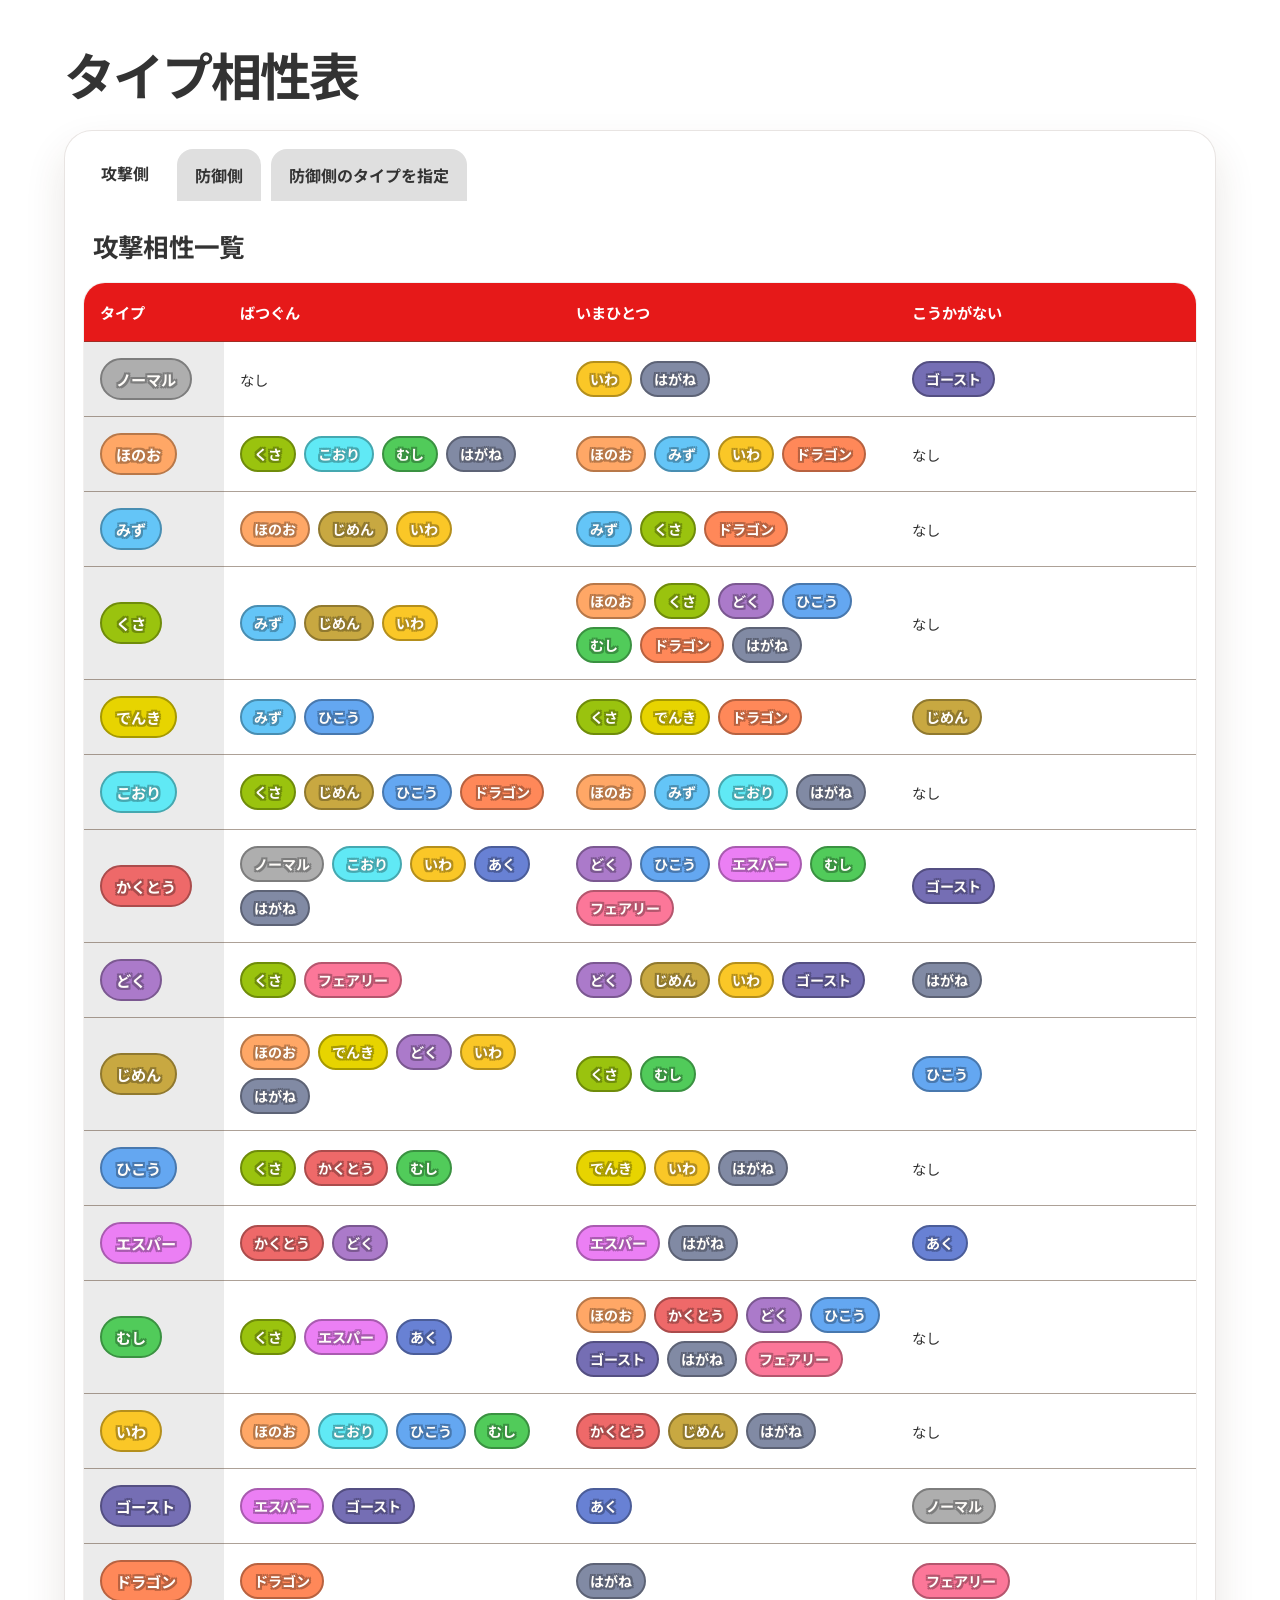
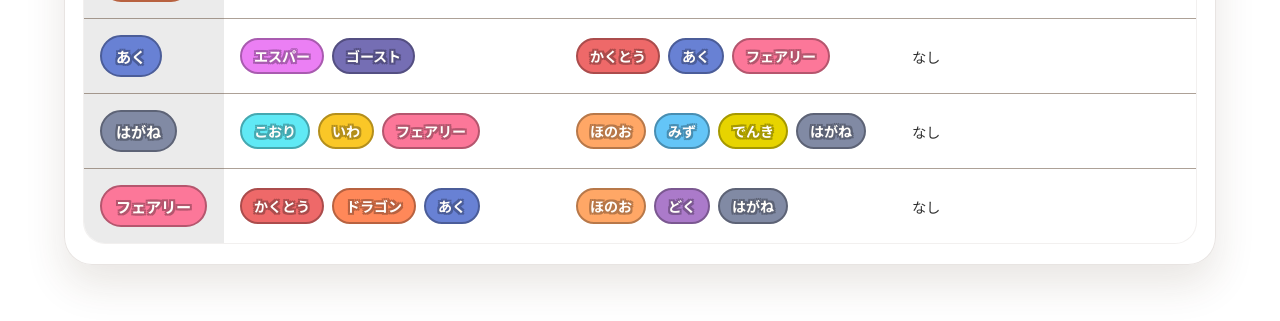
==== commit 4594a1d0: "Jsonを動的に読んで生成する形へ改修" ====
--- a/docs/index.html
+++ b/docs/index.html
@@ -9,7 +9,6 @@
 	<link rel="stylesheet" href="css/types.css">
 </head>
 <body>
-	<!-- Generated by src/build_index.py. Do not edit directly. -->
 	<div id="app"></div>
 	<script src="js/app.js"></script>
 </body>
--- a/docs/css/styles.css
+++ b/docs/css/styles.css
@@ -6,17 +6,17 @@
 	--bg-tab-active: #ffffff;
 	--bg-tab-deactive: #dfdfdf;
 	--bg-table-wrap: rgb(255, 255, 255);
-	--bg-table-header-top: rgb(235, 235, 235);
+	--bg-table-header-top: hsl(0, 80%, 50%);
 	--bg-table-header-side: rgb(235, 235, 235);
-	--text-table-header: #2d241d;
+	--text-table-header: hsl(0, 0%, 100%);
 	--type-column-width: 140px;
 	--matchup-column-width: calc((100% - var(--type-column-width)) / 3);
 
 	--card-border: rgba(93, 68, 49, 0.14);
 	--focus-ring: rgba(85, 119, 255, 0.35);
 	--toggle-selected-outline: rgba(255, 0, 0, 0.92);
-	--text-main: #2d241d;
-	--text-sub: #6c625a;
+	--text-main: hsl(0, 0%, 20%);
+	--text-sub: hsl(0, 0%, 20%);
 	--shadow: 0 20px 40px rgba(70, 46, 28, 0.12);
 }
 
--- a/docs/css/types.css
+++ b/docs/css/types.css
@@ -1,4 +1,4 @@
-
+/*
 .super_effective
 {
 
@@ -8,7 +8,7 @@
 {
 
 }
-
+*/
 .doesnt_affect
 {
 	width: 300px;
